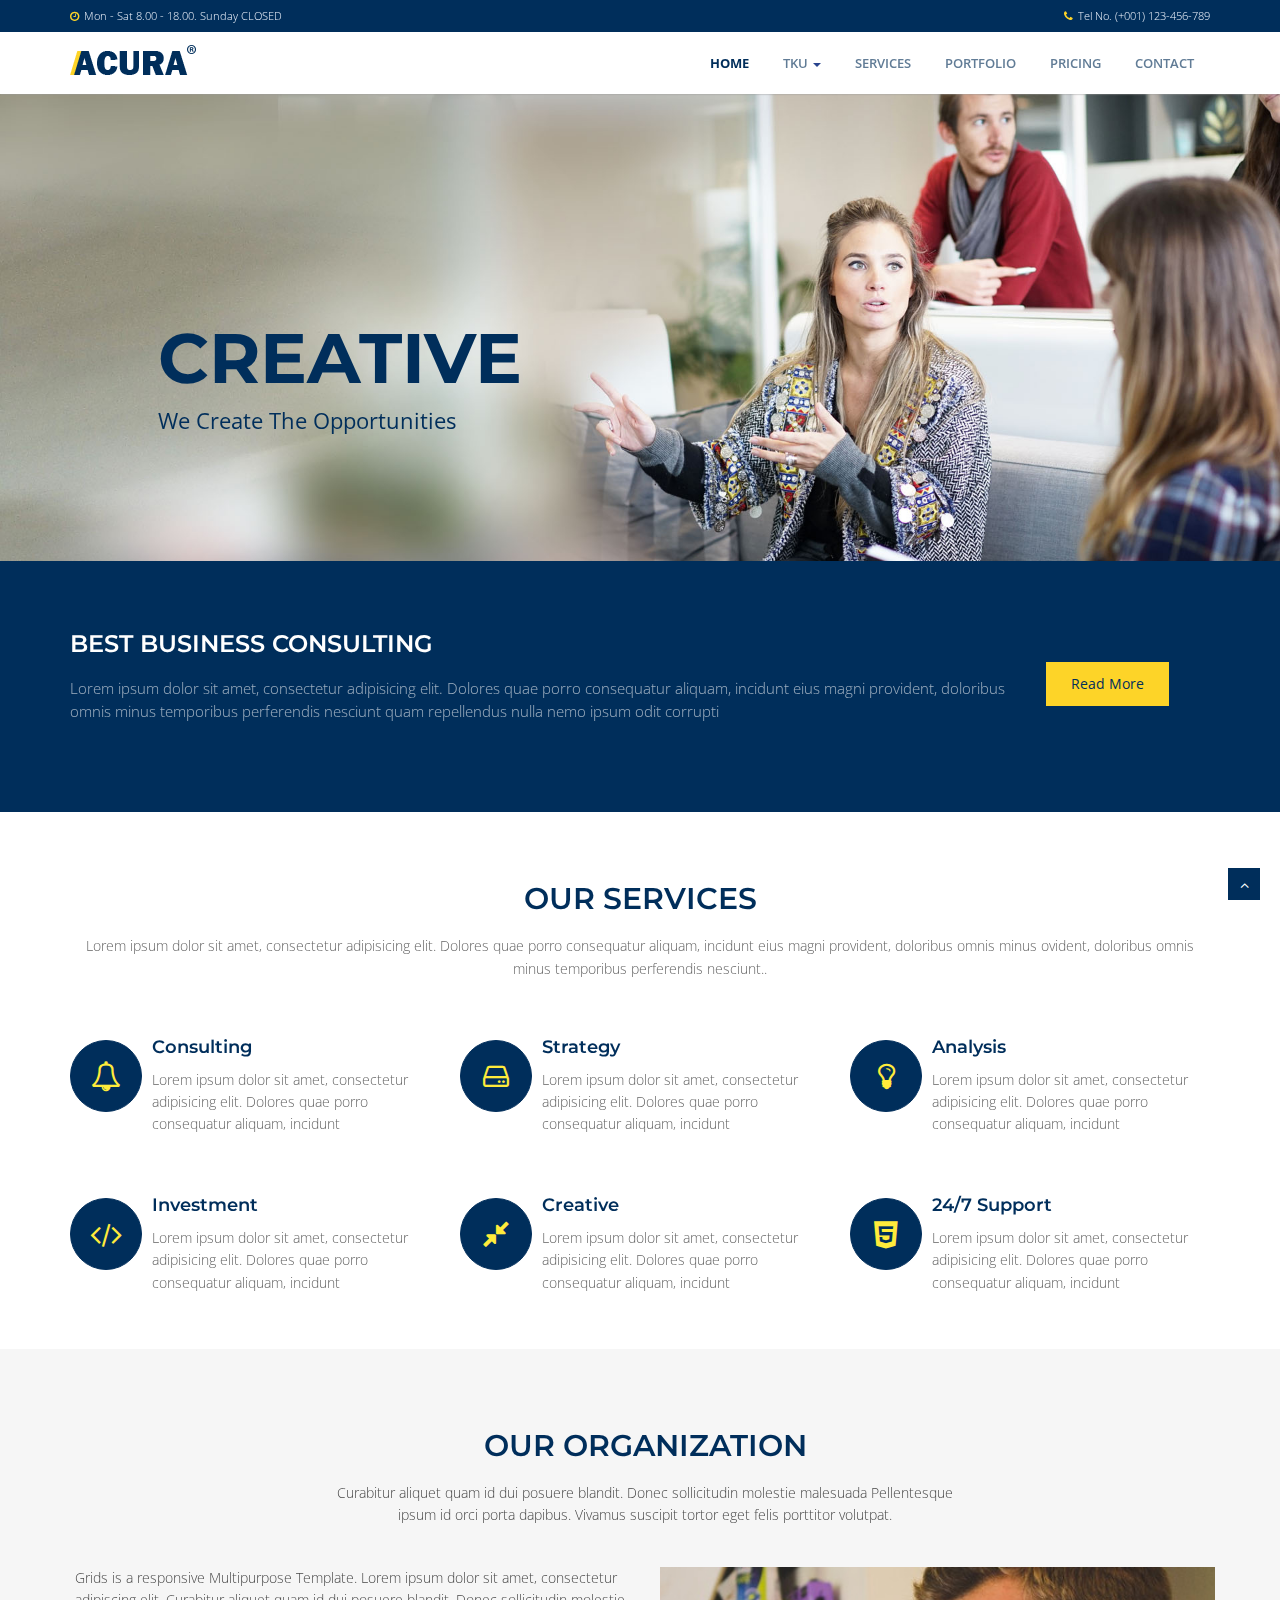
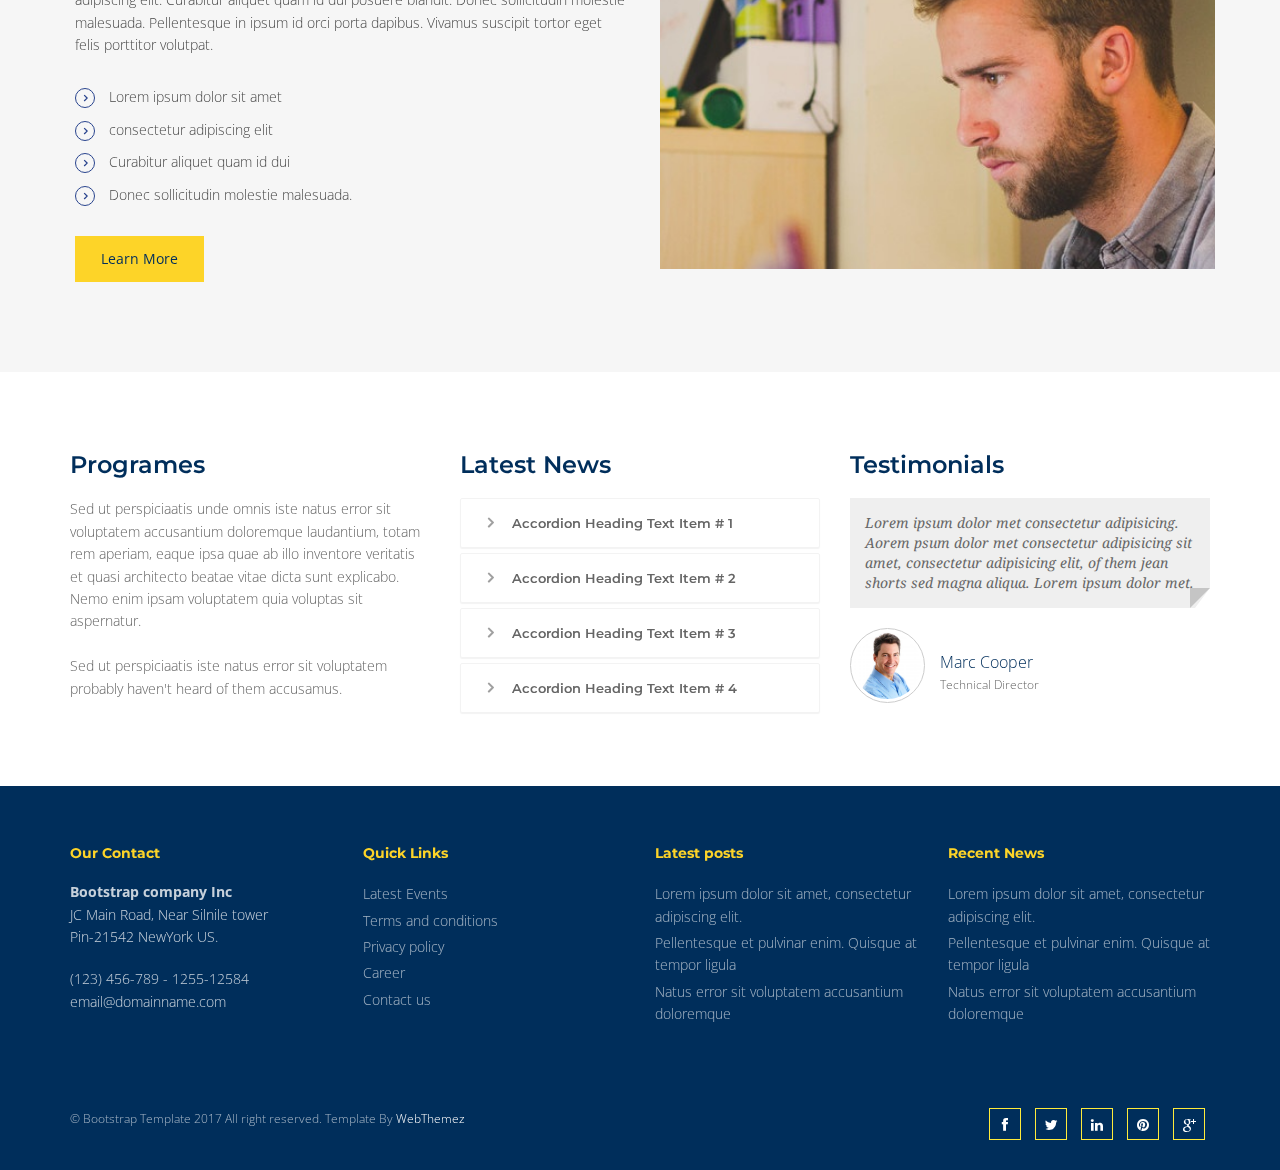
==== index.html @ 4a13fa77 "intail commit -- for acura template" ====
<!DOCTYPE html>
<html lang="en">
<head>
<meta charset="utf-8">
<title>Acura Multi purpose Free HTML5 Template</title>
<meta name="viewport" content="width=device-width, initial-scale=1.0" />
<meta name="description" content="" />
<meta name="author" content="http://webthemez.com" />
<!-- css -->
<link href="css/bootstrap.min.css" rel="stylesheet" />
<link href="css/fancybox/jquery.fancybox.css" rel="stylesheet"> 
<link href="css/flexslider.css" rel="stylesheet" /> 
<link href="css/style.css" rel="stylesheet" />
 
<!-- HTML5 shim, for IE6-8 support of HTML5 elements -->
<!--[if lt IE 9]>
      <script src="http://html5shim.googlecode.com/svn/trunk/html5.js"></script>
    <![endif]-->

</head>
<body>
<div id="wrapper" class="home-page">
<div class="topbar">
  <div class="container">
    <div class="row">
      <div class="col-md-12"> 	  
        <p class="pull-left hidden-xs"><i class="fa fa-clock-o"></i><span>Mon - Sat 8.00 - 18.00. Sunday CLOSED</span></p>
        <p class="pull-right"><i class="fa fa-phone"></i>Tel No. (+001) 123-456-789</p>
      </div>
    </div>
  </div>
</div>
	<!-- start header -->
	<header>
        <div class="navbar navbar-default navbar-static-top">
            <div class="container">
                <div class="navbar-header">
                    <button type="button" class="navbar-toggle" data-toggle="collapse" data-target=".navbar-collapse">
                        <span class="icon-bar"></span>
                        <span class="icon-bar"></span>
                        <span class="icon-bar"></span>
                    </button>
                    <a class="navbar-brand" href="index.html"><img src="img/logo.png" alt="logo"/></a>
                </div>
                <div class="navbar-collapse collapse ">
                    <ul class="nav navbar-nav">
                        <li class="active"><a href="index.html">Home</a></li> 
						 <li class="dropdown">
                        <a href="#" data-toggle="dropdown" class="dropdown-toggle">TKU <b class="caret"></b></a>
                        <ul class="dropdown-menu">
                            <li><a href="tku/w5_blogy/blog.html">W5-Blog</a></li>
                            <li><a href="tku/w8_tku60/tku60.html">W8-TKU60</a></li>
                            <li><a href="#">News</a></li> 
                            <li><a href="#">Investors</a></li>
                        </ul>
                    </li> 
						<li><a href="services.html">Services</a></li>
                        <li><a href="portfolio.html">Portfolio</a></li>
                        <li><a href="pricing.html">Pricing</a></li>
                        <li><a href="contact.html">Contact</a></li>
                    </ul>
                </div>
            </div>
        </div>
	</header>
	<!-- end header -->
	<section id="banner">
	 
	<!-- Slider -->
        <div id="main-slider" class="flexslider">
            <ul class="slides">
              <li>
                <img src="img/slides/1.jpg" alt="" />
                <div class="flex-caption">
                    <h3>Creative</h3> 
					<p>We create the opportunities</p> 
					 
                </div>
              </li>
              <li>
                <img src="img/slides/2.jpg" alt="" />
                <div class="flex-caption">
                    <h3>Solution</h3> 
					<p>Success depends on work</p> 
					 
                </div>
              </li>
            </ul>
        </div>
	<!-- end slider -->
 
	</section> 
	<section id="call-to-action-2">
		<div class="container">
			<div class="row">
				<div class="col-md-10 col-sm-9">
					<h3>Best Business consulting</h3>
					<p>Lorem ipsum dolor sit amet, consectetur adipisicing elit. Dolores quae porro consequatur aliquam, incidunt eius magni provident, doloribus omnis minus temporibus perferendis nesciunt quam repellendus nulla nemo ipsum odit corrupti</p>
				</div>
				<div class="col-md-2 col-sm-3">
					<a href="#" class="btn btn-primary">Read More</a>
				</div>
			</div>
		</div>
	</section>
	
	<section id="content">
	
	
	<div class="container">
	    	<div class="row">
			<div class="col-md-12">
				<div class="aligncenter"><h2 class="aligncenter">Our Services</h2>Lorem ipsum dolor sit amet, consectetur adipisicing elit. Dolores quae porro consequatur aliquam, incidunt eius magni provident, doloribus omnis minus ovident, doloribus omnis minus temporibus perferendis nesciunt..</div>
				<br/>
			</div>
		</div>

	 <div class="row">
            <div class="col-sm-4 info-blocks">
                <i class="icon-info-blocks fa fa-bell-o"></i>
                <div class="info-blocks-in">
                    <h3>Consulting</h3>
                    <p>Lorem ipsum dolor sit amet, consectetur adipisicing elit. Dolores quae porro consequatur aliquam, incidunt</p>
                </div>
            </div>
            <div class="col-sm-4 info-blocks">
                <i class="icon-info-blocks fa fa-hdd-o"></i>
                <div class="info-blocks-in">
                    <h3>Strategy</h3>
                    <p>Lorem ipsum dolor sit amet, consectetur adipisicing elit. Dolores quae porro consequatur aliquam, incidunt</p>
                </div>
            </div>
            <div class="col-sm-4 info-blocks">
                <i class="icon-info-blocks fa fa-lightbulb-o"></i>
                <div class="info-blocks-in">
                    <h3>Analysis</h3>
                    <p>Lorem ipsum dolor sit amet, consectetur adipisicing elit. Dolores quae porro consequatur aliquam, incidunt</p>
                </div>
            </div>
        </div>
<div class="row">
            <div class="col-sm-4 info-blocks">
                <i class="icon-info-blocks fa fa-code"></i>
                <div class="info-blocks-in">
                    <h3>Investment</h3>
                    <p>Lorem ipsum dolor sit amet, consectetur adipisicing elit. Dolores quae porro consequatur aliquam, incidunt</p>
                </div>
            </div>
            <div class="col-sm-4 info-blocks">
                <i class="icon-info-blocks fa fa-compress"></i>
                <div class="info-blocks-in">
                    <h3>Creative</h3>
                    <p>Lorem ipsum dolor sit amet, consectetur adipisicing elit. Dolores quae porro consequatur aliquam, incidunt</p>
                </div>
            </div>
            <div class="col-sm-4 info-blocks">
                <i class="icon-info-blocks fa fa-html5"></i>
                <div class="info-blocks-in">
                    <h3>24/7 Support</h3>
                    <p>Lorem ipsum dolor sit amet, consectetur adipisicing elit. Dolores quae porro consequatur aliquam, incidunt</p>
                </div>
            </div>
        </div>
	</div>
	</section>
	
	<section class="section-padding gray-bg">
		<div class="container">
			<div class="row">
				<div class="col-md-12">
					<div class="section-title text-center">
						<h2>Our Organization</h2>
						<p>Curabitur aliquet quam id dui posuere blandit. Donec sollicitudin molestie malesuada Pellentesque <br>ipsum id orci porta dapibus. Vivamus suscipit tortor eget felis porttitor volutpat.</p>
					</div>
				</div>
			</div>
			<div class="row">
				<div class="col-md-6 col-sm-6">
					<div class="about-text">
						<p>Grids is a responsive Multipurpose Template. Lorem ipsum dolor sit amet, consectetur adipiscing elit. Curabitur aliquet quam id dui posuere blandit. Donec sollicitudin molestie malesuada. Pellentesque in ipsum id orci porta dapibus. Vivamus suscipit tortor eget felis porttitor volutpat.</p>

						<ul class="withArrow">
							<li><span class="fa fa-angle-right"></span> Lorem ipsum dolor sit amet</li>
							<li><span class="fa fa-angle-right"></span> consectetur adipiscing elit</li>
							<li><span class="fa fa-angle-right"></span> Curabitur aliquet quam id dui</li>
							<li><span class="fa fa-angle-right"></span> Donec sollicitudin molestie malesuada.</li>
						</ul>
						<a href="#" class="btn btn-primary">Learn More</a>
					</div>
				</div>
				<div class="col-md-6 col-sm-6">
					<div class="about-image">
						<img src="img/about.png" alt="About Images">
					</div>
				</div>
			</div>
		</div>
	</section>	  
	
	
	<div class="about home-about">
				<div class="container">
						
						<div class="row">
							<div class="col-md-4">
								<!-- Heading and para -->
								<div class="block-heading-two">
									<h3><span>Programes</span></h3>
								</div>
								<p>Sed ut perspiciaatis unde omnis iste natus error sit voluptatem accusantium doloremque laudantium, totam rem aperiam, eaque ipsa quae ab illo inventore veritatis et quasi architecto beatae vitae dicta sunt explicabo. Nemo enim ipsam voluptatem quia voluptas sit aspernatur. <br><br>Sed ut perspiciaatis iste natus error sit voluptatem probably haven't heard of them accusamus.</p>
							</div>
							<div class="col-md-4">
								<div class="block-heading-two">
									<h3><span>Latest News</span></h3>
								</div>		
								<!-- Accordion starts -->
								<div class="panel-group" id="accordion-alt3">
								 <!-- Panel. Use "panel-XXX" class for different colors. Replace "XXX" with color. -->
								  <div class="panel">	
									<!-- Panel heading -->
									 <div class="panel-heading">
										<h4 class="panel-title">
										  <a data-toggle="collapse" data-parent="#accordion-alt3" href="#collapseOne-alt3">
											<i class="fa fa-angle-right"></i> Accordion Heading Text Item # 1
										  </a>
										</h4>
									 </div>
									 <div id="collapseOne-alt3" class="panel-collapse collapse">
										<!-- Panel body -->
										<div class="panel-body">
										  Sed ut perspiciaatis unde omnis iste natus error sit voluptatem accusantium doloremque laudantium, totam rem aperiam, eaque ipsa quae ab illo inventore veritatis et quasi architecto beatae vitae dicta sunt explicabo. Nemo enim ipsam voluptatem quia voluptas
										</div>
									 </div>
								  </div>
								  <div class="panel">
									 <div class="panel-heading">
										<h4 class="panel-title">
										  <a data-toggle="collapse" data-parent="#accordion-alt3" href="#collapseTwo-alt3">
											<i class="fa fa-angle-right"></i> Accordion Heading Text Item # 2
										  </a>
										</h4>
									 </div>
									 <div id="collapseTwo-alt3" class="panel-collapse collapse">
										<div class="panel-body">
										  Sed ut perspiciaatis unde omnis iste natus error sit voluptatem accusantium doloremque laudantium, totam rem aperiam, eaque ipsa quae ab illo inventore veritatis et quasi architecto beatae vitae dicta sunt explicabo. Nemo enim ipsam voluptatem quia voluptas
										</div>
									 </div>
								  </div>
								  <div class="panel">
									 <div class="panel-heading">
										<h4 class="panel-title">
										  <a data-toggle="collapse" data-parent="#accordion-alt3" href="#collapseThree-alt3">
											<i class="fa fa-angle-right"></i> Accordion Heading Text Item # 3
										  </a>
										</h4>
									 </div>
									 <div id="collapseThree-alt3" class="panel-collapse collapse">
										<div class="panel-body">
										  Sed ut perspiciaatis unde omnis iste natus error sit voluptatem accusantium doloremque laudantium, totam rem aperiam, eaque ipsa quae ab illo inventore veritatis et quasi architecto beatae vitae dicta sunt explicabo. Nemo enim ipsam voluptatem quia voluptas
										</div>
									 </div>
								  </div>
								  <div class="panel">
									 <div class="panel-heading">
										<h4 class="panel-title">
										  <a data-toggle="collapse" data-parent="#accordion-alt3" href="#collapseFour-alt3">
											<i class="fa fa-angle-right"></i> Accordion Heading Text Item # 4
										  </a>
										</h4>
									 </div>
									 <div id="collapseFour-alt3" class="panel-collapse collapse">
										<div class="panel-body">
										  Sed ut perspiciaatis unde omnis iste natus error sit voluptatem accusantium doloremque laudantium, totam rem aperiam, eaque ipsa quae ab illo inventore veritatis et quasi architecto beatae vitae dicta sunt explicabo. Nemo enim ipsam voluptatem quia voluptas
										</div>
									 </div>
								  </div>
								</div>
								<!-- Accordion ends -->
								
							</div>
							
							<div class="col-md-4">
								<div class="block-heading-two">
									<h3><span>Testimonials</span></h3>
								</div>	
								     <div class="testimonials">
										<div class="active item">
										  <blockquote><p>Lorem ipsum dolor met consectetur adipisicing. Aorem psum dolor met consectetur adipisicing sit amet, consectetur adipisicing elit, of them jean shorts sed magna aliqua. Lorem ipsum dolor met.</p></blockquote>
										  <div class="carousel-info">
											<img alt="" src="img/team4.jpg" class="pull-left">
											<div class="pull-left">
											  <span class="testimonials-name">Marc Cooper</span>
											  <span class="testimonials-post">Technical Director</span>
											</div>
										  </div>
										</div>
									</div>
							</div>
							
						</div>
						
						 						
						 
						<br>
					 
					  </div>
						
					</div>
					
					

	<footer>
	<div class="container">
		<div class="row">
			<div class="col-md-3 col-sm-3">
				<div class="widget">
					<h5 class="widgetheading">Our Contact</h5>
					<address>
					<strong>Bootstrap company Inc</strong><br>
					JC Main Road, Near Silnile tower<br>
					 Pin-21542 NewYork US.</address>
					<p>
						<i class="icon-phone"></i> (123) 456-789 - 1255-12584 <br>
						<i class="icon-envelope-alt"></i> email@domainname.com
					</p>
				</div>
			</div>
			<div class="col-md-3 col-sm-3">
				<div class="widget">
					<h5 class="widgetheading">Quick Links</h5>
					<ul class="link-list">
						<li><a href="#">Latest Events</a></li>
						<li><a href="#">Terms and conditions</a></li>
						<li><a href="#">Privacy policy</a></li>
						<li><a href="#">Career</a></li>
						<li><a href="#">Contact us</a></li>
					</ul>
				</div>
			</div>
			<div class="col-md-3 col-sm-3">
				<div class="widget">
					<h5 class="widgetheading">Latest posts</h5>
					<ul class="link-list">
						<li><a href="#">Lorem ipsum dolor sit amet, consectetur adipiscing elit.</a></li>
						<li><a href="#">Pellentesque et pulvinar enim. Quisque at tempor ligula</a></li>
						<li><a href="#">Natus error sit voluptatem accusantium doloremque</a></li>
					</ul>
				</div>
			</div>
			<div class="col-md-3 col-sm-3">
				<div class="widget">
					<h5 class="widgetheading">Recent News</h5>
					<ul class="link-list">
						<li><a href="#">Lorem ipsum dolor sit amet, consectetur adipiscing elit.</a></li>
						<li><a href="#">Pellentesque et pulvinar enim. Quisque at tempor ligula</a></li>
						<li><a href="#">Natus error sit voluptatem accusantium doloremque</a></li>
					</ul>
				</div>
			</div>
		</div>
	</div>
	<div id="sub-footer">
		<div class="container">
			<div class="row">
				<div class="col-lg-6">
					<div class="copyright">
						<p>
							<span>&copy; Bootstrap Template 2017 All right reserved. Template By </span><a href="http://webthemez.com/free-bootstrap-templates/" target="_blank">WebThemez</a>
						</p>
					</div>
				</div>
				<div class="col-lg-6">
					<ul class="social-network">
						<li><a href="#" data-placement="top" title="Facebook"><i class="fa fa-facebook"></i></a></li>
						<li><a href="#" data-placement="top" title="Twitter"><i class="fa fa-twitter"></i></a></li>
						<li><a href="#" data-placement="top" title="Linkedin"><i class="fa fa-linkedin"></i></a></li>
						<li><a href="#" data-placement="top" title="Pinterest"><i class="fa fa-pinterest"></i></a></li>
						<li><a href="#" data-placement="top" title="Google plus"><i class="fa fa-google-plus"></i></a></li>
					</ul>
				</div>
			</div>
		</div>
	</div>
	</footer>
</div>
<a href="#" class="scrollup"><i class="fa fa-angle-up active"></i></a>
<!-- javascript
    ================================================== -->
<!-- Placed at the end of the document so the pages load faster -->
<script src="js/jquery.js"></script>
<script src="js/jquery.easing.1.3.js"></script>
<script src="js/bootstrap.min.js"></script>
<script src="js/jquery.fancybox.pack.js"></script>
<script src="js/jquery.fancybox-media.js"></script>  
<script src="js/jquery.flexslider.js"></script>
<script src="js/animate.js"></script>
<!-- Vendor Scripts -->
<script src="js/modernizr.custom.js"></script>
<script src="js/jquery.isotope.min.js"></script>
<script src="js/jquery.magnific-popup.min.js"></script>
<script src="js/animate.js"></script>
<script src="js/custom.js"></script> 
</body>
</html>
---- css/style.css ----
/*
Author URI: http://webthemez.com/
Note: Licence under Creative Commons Attribution 3.0  
-------------------------------------------------------*/

@import url('http://fonts.googleapis.com/css?family=Noto+Serif:400,400italic,700|Open+Sans:400,600,700'); 
@import url('https://fonts.googleapis.com/css?family=Montserrat:400,700,900');
@import url('font-awesome.css');  
@import url('animate.css');

body {
	font-family:'Open Sans', Arial, sans-serif;
	font-weight:300;
	line-height:1.6em;
	color:#656565;
	font-size: 1.4em;
}

a:active {
	outline:0;
}

.clear {
	clear:both;
}

h1,h2{
	font-weight: 600;
	line-height:1.1em;
	color: #002e5b;
	font-family: 'Montserrat', sans-serif;
	margin-bottom: 20px;
	text-transform: uppercase;
}
.flex-caption h3{
	font-family: 'Montserrat', sans-serif;	
}
h3, h4, h5, h6 {
	line-height:1.1em;
	color: #002e5b;
	margin-bottom: 20px;
	font-family: 'Montserrat', sans-serif;
	font-weight: 600;
}
input, button, select, textarea { 
    border-radius: 0px !important;
}
.timetable{background: #2ab975;padding: 5px 23px;}
.timetable hr{
	color:#fff;
	padding-top: 29px;
	margin-bottom: 20px !important;
}
.timetable dl{
	color:#fff; 
}
.timetable dt{
	color:#fff;
}
.timetable dd{
	color:#fff;
}
#wrapper{
	width:100%;
	margin:0;
	padding:0;
}
ul.withArrow{
	
}
ul.withArrow li{
	
}
ul.withArrow li span{
	margin-right: 10px;
	font-weight: 700;
	color: #29448e;
	border: 1px solid;
	padding: 4px 8px;
	font-size: 11px;
	border-radius: 50%;
	height: 20px;
	width: 20px;
}
.widget {
    color: rgba(255, 255, 255, 0.77);
}
.row,.row-fluid {
	margin-bottom:30px;
}

.row .row,.row-fluid .row-fluid{
	margin-bottom:30px;
}

.row.nomargin,.row-fluid.nomargin {
	margin-bottom:0;
}
.about-image img {
    width: 100%;
}
img.img-polaroid {
	margin:0 0 20px 0;
}
.img-box {
	max-width:100%;
}
.navbar-default .navbar-toggle {
    border-color: #002e5b;
    margin-top: 10px;
}
/*  Header
==================================== */
.topbar{
	background-color: #002e5b;
	padding: 5px 0;
	/* color:#fff; */
	font-size: 11px !important;
}
.topbar .container .row {
    margin: 0;
	padding:0;
}
.topbar .container .row .col-md-12 { 
	padding:0;
}
.topbar p{
	margin:0;
	display:inline-block;
	font-size: 11px;
	color: #f1f6ff;
}
.topbar p > i{
	margin-right:5px;
	color: #fdd428;
}
.topbar p:last-child{
	text-align:right;
} 
header .navbar {
    margin-bottom: 0;
}

.navbar-default {
    border: none;
}

.navbar-brand {
    color: #222;
    text-transform: uppercase;
    font-size: 24px;
    font-weight: 700;
    line-height: 1em;
    letter-spacing: -1px;
    margin-top: 10px;
    padding: 0 0 0 15px;
}
.navbar-default .navbar-brand{
color: #1891EC;
}

header .navbar-collapse  ul.navbar-nav {
    float: right;
    margin-right: 0;
}
header .navbar {min-height: 70px;padding: 18px 0;background: #ffffff;}
.home-page header .navbar-default{
    background: #ffffff;
    /* position: absolute; */
    width: 100%;
    box-shadow: 1px 1px 1px rgba(156, 156, 156, 0.36);
}

header .nav li a:hover,
header .nav li a:focus,
header .nav li.active a,
header .nav li.active a:hover,
header .nav li a.dropdown-toggle:hover,
header .nav li a.dropdown-toggle:focus,
header .nav li.active ul.dropdown-menu li a:hover,
header .nav li.active ul.dropdown-menu li.active a{
    -webkit-transition: all .3s ease;
    -moz-transition: all .3s ease;
    -ms-transition: all .3s ease;
    -o-transition: all .3s ease;
    transition: all .3s ease;
}


header .navbar-default .navbar-nav > .open > a,
header .navbar-default .navbar-nav > .open > a:hover,
header .navbar-default .navbar-nav > .open > a:focus {
    -webkit-transition: all .3s ease;
    -moz-transition: all .3s ease;
    -ms-transition: all .3s ease;
    -o-transition: all .3s ease;
    transition: all .3s ease;
}


header .navbar {
    min-height: 62px;
    padding: 0;
}

header .navbar-nav > li  {
    padding-bottom: 12px;
    padding-top: 12px;
    padding: 0 !important;
}

header  .navbar-nav > li > a {
    /* padding-bottom: 6px; */
    /* padding-top: 5px; */
    margin-left: 2px;
    line-height: 30px;
    font-weight: 700;
    -webkit-transition: all .3s ease;
    -moz-transition: all .3s ease;
    -ms-transition: all .3s ease;
    -o-transition: all .3s ease;
    transition: all .3s ease;
}


.dropdown-menu li a:hover {
    color: #fff !important;
    background: #002e5b !important;
}

header .nav .caret {
    border-bottom-color: #29448e;
    border-top-color: #29448e;
}
.navbar-default .navbar-nav > .active > a,
.navbar-default .navbar-nav > .active > a:hover,
.navbar-default .navbar-nav > .active > a:focus {
  background-color: #fff;
}
.navbar-default .navbar-nav > .open > a,
.navbar-default .navbar-nav > .open > a:hover,
.navbar-default .navbar-nav > .open > a:focus {
  background-color:  #fff;
}	
	

.dropdown-menu  {
    box-shadow: none;
    border-radius: 0;
	border: none;
}

.dropdown-menu li:last-child  {
	padding-bottom: 0 !important;
	margin-bottom: 0;
}

header .nav li .dropdown-menu  {
   padding: 0;
}

header .nav li .dropdown-menu li a {
   line-height: 28px;
   padding: 3px 12px;
}

/* --- menu --- */
.flex-caption p {
    line-height: 22px;
    font-weight: 300;
    color: #002e5b;
    text-transform: capitalize;
}
header .navigation {
	float:right;
}

header ul.nav li {
	border:none;
	margin:0;
}

header ul.nav li a {
	font-size: 13px;
	border:none;
	font-weight: 600;
	text-transform:uppercase;
}

header ul.nav li ul li a {	
	font-size:12px;
	border:none;
	font-weight:300;
	text-transform:uppercase;
}


.navbar .nav > li > a {
  color: rgb(97, 124, 150);
  text-shadow: none;
  border: 1px solid rgba(255, 255, 255, 0) !important;
}

.navbar .nav a:hover {
	background:none;
	color: #2e8eda;
}

.navbar .nav > .active > a,.navbar .nav > .active > a:hover {
	background:none;
	font-weight:700;
}

.navbar .nav > .active > a:active,.navbar .nav > .active > a:focus {
	background:none;
	outline:0;
	font-weight:700;
}

.navbar .nav li .dropdown-menu {
	z-index:2000;
}

header ul.nav li ul {
	margin-top:1px;
}
header ul.nav li ul li ul {
	margin:1px 0 0 1px;
}
.dropdown-menu .dropdown i {
	position:absolute;
	right:0;
	margin-top:3px;
	padding-left:20px;
}

.navbar .nav > li > .dropdown-menu:before {
  display: inline-block;
  border-right: none;
  border-bottom: none;
  border-left: none;
  border-bottom-color: none;
  content:none;
}
.navbar-default .navbar-nav>.active>a, .navbar-default .navbar-nav>.active>a:hover, .navbar-default .navbar-nav>.active>a:focus {color: rgb(0, 46, 91);background: none;border-radius: 0;}
.navbar-default .navbar-nav>li>a:hover, .navbar-default .navbar-nav>li>a:focus {
  color: #002e5b;
  background-color: transparent;
}

ul.nav li.dropdown a {
	z-index:1000;
	display:block;
}

 select.selectmenu {
	display:none;
}
.pageTitle{
color: #fff;
margin: 30px 0 3px;
display: inline-block;
}
 
#banner{
	width: 100%;
	background:#000;
	position:relative;
	margin:0;
	padding:0;
}

/*  Sliders
==================================== */
/* --- flexslider --- */
#main-slider:before {content: '';width: 100%;height: 100%;/* background: rgba(255, 255, 255, 0.37); */z-index: 1;position: absolute;}
.flex-direction-nav a{
display:none;
}
.flexslider {
	padding:0;
	/* background: #FFEB3B; */
	position: relative;
	zoom: 1;
}
.flex-direction-nav .flex-prev{
left:0px; 
}
.flex-direction-nav .flex-next{ 
right:0px;
}
.flex-caption {zoom: 1;bottom: 198px;background-color: transparent;color: #fff;margin: 0;padding: 2px 25px 0px 30px;/* position: absolute; */left: 0;text-align: left;margin: 0 auto;right: 0px;display: inline-block;bottom: 24%;width: 80%;right: 0 !important;border-radius: 15px 15px 0 0;}
.flex-caption h3 {color: #002e5b;letter-spacing: 0px;margin-bottom: 8px;text-transform: uppercase;font-size: 70px;font-weight: 700;}
.flex-caption p {margin: 12px 0 18px;font-size: 22px;font-weight: 400;}
.skill-home{
margin-bottom:50px;
}
.c1{
border: #ed5441 1px solid;
background:#ed5441;
}
.c2{
border: #24c4db 1px solid;
background:#24c4db;
}
.c3{
border: #1891EC 1px solid;
background:#1891EC;
}
.c4{
border: #609cec 1px solid;
background:#609cec;
}
.skill-home .icons {padding: 26px 0 0;width: 94px;height: 94px;color: #fff;font-size: 42px;font-size: 32px;text-align: center;-ms-border-radius: 50%;-moz-border-radius: 50%;-webkit-border-radius: 50%;border-radius: 0;display: inline-table;border: 4px solid #002e5b;color: #002e5b;background: transparent;border-radius: 50%;background: #ffffff;text-align: center;}
.skill-home h2 {
padding-top: 20px;
font-size: 36px;
font-weight: 700;
} 
.testimonial-solid {
padding: 50px 0 60px 0;
margin: 0 0 0 0;
background: #FFFFFF;
text-align: center;
}
.testi-icon-area {
text-align: center;
position: absolute;
top: -84px;
margin: 0 auto; 
width: 100%;
}
.testi-icon-area .quote {
padding: 15px 0 0 0;
margin: 0 0 0 0;
background: #ffffff;
text-align: center;
color: #1891EC;
display: inline-table;
width: 70px;
height: 70px;
-ms-border-radius: 50%;
-moz-border-radius: 50%;
-webkit-border-radius: 50%;
border-radius: 50%;
font-size: 42px; 
border: 1px solid #1891EC;
display: none;
}

.testi-icon-area .carousel-inner { 
margin: 20px 0;
}
.carousel-indicators {
bottom: -30px;
}
.text-center img {
margin: auto;
}
.aboutUs{
padding:40px 0;
background: #F2F2F2;
}
img.img-center {
margin: 0 auto;
display: block;
max-width: 100%;
}
.home-about{
	padding: 60px 0 0px;
}
.home-about hr{
	padding:0;
	margin:0;
}
.home-about .info-box{
	
}
/* Testimonial
----------------------------------*/
.testimonial-area {
padding: 0 0 0 0;
margin:0;
background: url(../img/low-poly01.jpg) fixed center center;
background-size: cover;
-webkit-background-size: cover;
-moz-background-size: cover;
-ms-background-size: cover;
}
.testimonial-solid p {
color: #000000;
font-size: 16px;
line-height: 30px;
font-style: italic;
} 
section.hero-text {
	background: #F4783B;
	padding:50px 0 50px 0;
	color: #fff;
}
section.hero-text h1{ 
	color: #fff;
}

/* Clients
------------------------------------ */
#clients {
  padding: 60px 0;
  }
  #clients .client .img {
    height: 76px;
    width: 138px;
    cursor: pointer;
    -webkit-transition: box-shadow .1s linear;
    -moz-transition: box-shadow .1s linear;
    transition: box-shadow .1s linear; }
    #clients .client .img:hover {
      cursor: pointer;
      /*box-shadow: 0px 0px 2px 0px rgb(155, 155, 155);*/
      border-radius: 8px; }
  #clients .client .client1 {
    background: url("../img/client1.png") 0 -75px; }
    #clients .client .client1:hover {
      background-position: 1px 0px; }
  #clients .client .client2 {
    background: url("../img/client2.png") 0 -75px; }
    #clients .client .client2:hover {
      background-position: -1px 0px; }
  #clients .client .client3 {
    background: url("../img/client3.png") 0 -76px; }
    #clients .client .client3:hover {
      background-position: 0px 0px; }


/* Content
==================================== */

#content {
	position:relative;
	background:#fff;
	padding:50px 0 0px 0;
}
 
.cta-text {
	text-align: center;
	margin-top:10px;
}


.big-cta .cta {
	margin-top:10px;
}
 
.box {
	width: 100%;
}
.box-gray  {
	background: #f8f8f8;
	padding: 20px 20px 30px;
}
.box-gray  h4,.box-gray  i {
	margin-bottom: 20px;
}
.box-bottom {
	padding: 20px 0;
	text-align: center;
}
.box-bottom a {
	color: #fff;
	font-weight: 700;
}
.box-bottom a:hover {
	color: #eee;
	text-decoration: none;
}


/* Bottom
==================================== */

#bottom {
	background:#fcfcfc;
	padding:50px 0 0;

}
/* twitter */
#twitter-wrapper {
    text-align: center;
    width: 70%;
    margin: 0 auto;
}
#twitter em {
    font-style: normal;
    font-size: 13px;
}

#twitter em.twitterTime a {
	font-weight:600;
}

#twitter ul {
    padding: 0;
	list-style:none;
}
#twitter ul li {
    font-size: 20px;
    line-height: 1.6em;
    font-weight: 300;
    margin-bottom: 20px;
    position: relative;
    word-break: break-word;
}


/* page headline
==================================== */

#inner-headline{background: #002e5b;position: relative;margin: 0;padding: 0;}


#inner-headline h2.pageTitle{
	color: rgba(255, 255, 255, 0.84);
	padding: 5px 0;
	display:block;
	text-transform: capitalize;
	text-align: center;
}

/* --- breadcrumbs --- */
#inner-headline ul.breadcrumb {
	margin:40px 0;
	float:left;
}

#inner-headline ul.breadcrumb li {
	margin-bottom:0;
	padding-bottom:0;
}
#inner-headline ul.breadcrumb li {
	font-size:13px;
	color:#fff;
}

#inner-headline ul.breadcrumb li i{
	color:#dedede;
}

#inner-headline ul.breadcrumb li a {
	color:#fff;
}

ul.breadcrumb li a:hover {
	text-decoration:none;
}

/* Forms
============================= */

/* --- contact form  ---- */
form#contactform input[type="text"] {
  width: 100%;
  border: 1px solid #f5f5f5;
  min-height: 40px;
  padding-left:20px;
  font-size:13px;
  padding-right:20px;
  -webkit-box-sizing: border-box;
     -moz-box-sizing: border-box;
          box-sizing: border-box;

}

form#contactform textarea {
border: 1px solid #f5f5f5;
  width: 100%;
  padding-left:20px;
  padding-top:10px;
  font-size:13px;
  padding-right:20px;
  -webkit-box-sizing: border-box;
     -moz-box-sizing: border-box;
          box-sizing: border-box;

}

form#contactform .validation {
	font-size:11px;
}

#sendmessage {
	border:1px solid #e6e6e6;
	background:#f6f6f6;
	display:none;
	text-align:center;
	padding:15px 12px 15px 65px;
	margin:10px 0;
	font-weight:600;
	margin-bottom:30px;

}

#sendmessage.show,.show  {
	display:block;
}
 
form#commentform input[type="text"] {
  width: 100%;
  min-height: 40px;
  padding-left:20px;
  font-size:13px;
  padding-right:20px;
  -webkit-box-sizing: border-box;
     -moz-box-sizing: border-box;
          box-sizing: border-box;
	-webkit-border-radius: 2px 2px 2px 2px;
		-moz-border-radius: 2px 2px 2px 2px;
			border-radius: 2px 2px 2px 2px;

}

form#commentform textarea {
  width: 100%;
  padding-left:20px;
  padding-top:10px;
  font-size:13px;
  padding-right:20px;
  -webkit-box-sizing: border-box;
     -moz-box-sizing: border-box;
          box-sizing: border-box;
	-webkit-border-radius: 2px 2px 2px 2px;
		-moz-border-radius: 2px 2px 2px 2px;
			border-radius: 2px 2px 2px 2px;
}


/* --- search form --- */
.search{
	float:right;
	margin:35px 0 0;
	padding-bottom:0;
}

#inner-headline form.input-append {
	margin:0;
	padding:0;
}

.about-text h3 {
	font-size: 22px;
	padding-bottom: 20px;
}

.about-text .btn {
	margin-top: 20px;
	//font-size: 15px;
	//text-align: justify;
}

.about-image img {
}

.about-text ul {
	margin-top: 30px;
	padding: 0;
}

.about-text li {
	margin-bottom: 10px;
	//
	font-weight: bold;
	list-style: none;
}

 
.about-text-2 img {
	border: 5px solid #ddd;
	margin-bottom: 20px;
}

.about-text-2 p {
	margin-bottom: 20px;
}

#call-to-action {
	background: url(../images/bg/about.jpg) no-repeat;
	background-attachment: fixed;
	background-position: top center;
	padding: 100px 0;
	color: #fff;
}

.call-to-action h3 {
	font-size: 40px;
	letter-spacing: 15px;
	color: #fff;
	padding-bottom: 30px;
}

.call-to-action p {
	color: #999;
	padding-bottom: 20px;
}

.call-to-action .btn-primary {
	background-color: transparent;
	border-color: #999;
}

.call-to-action .btn-primary:hover {
	background-color: #151515;
	color: #999;
	border-color: #151515;
}

#call-to-action-2 {
	background-color: #002e5b;
	padding: 50px 0;
}
#call-to-action-2 h3 {
	color: #ffffff;
	font-size: 24px;
	font-weight: 600;
	text-transform: uppercase;
}
#call-to-action-2 p {
	color: rgba(255, 255, 255, 0.61);
	font-size: 15px;
}
#call-to-action-2 .btn-primary {
	border-color: #002e5b;
	/* background: transparent; */
	margin-top: 50px;
	color: #002e5b;
}
section.section-padding.gray-bg {
    background: #f6f6f6;
    padding: 60px;
    color: #484848;
}
 
  #accordion-alt3 .panel-heading h4 {
font-size: 13px;
line-height: 28px;
}
.panel .panel-heading h4 {
font-weight: 400;
}
.panel-title {
margin-top: 0;
margin-bottom: 0;
font-size: 15px;
color: inherit;
}
.panel-group .panel {
margin-bottom: 0;
border-radius: 2px;
}
.panel {margin-bottom: 18px;background-color: #FFFFFF;border: 1px solid #f3f3f3;border-radius: 2px;-webkit-box-shadow: 0 1px 1px rgba(0,0,0,0.05);box-shadow: 0 1px 1px rgba(0,0,0,0.05);}
#accordion-alt3 .panel-heading h4 a i {font-size: 17px;line-height: 18px;width: 18px;height: 18px;margin-right: 8px;color: #A0A0A0;text-align: center;border-radius: 50%;margin-left: 6px;font-weight: bold;}  
.progress.pb-sm {
height: 6px!important;
}
.progress {
box-shadow: inset 0 0 2px rgba(0,0,0,.1);
}
.progress {
overflow: hidden;
height: 18px;
margin-bottom: 18px;
background-color: #f5f5f5;
border-radius: 2px;
-webkit-box-shadow: inset 0 1px 2px rgba(0,0,0,0.1);
box-shadow: inset 0 1px 2px rgba(0,0,0,0.1);
}
.progress .progress-bar.progress-bar-red {/* background: #ed5441; */} 
.progress .progress-bar.progress-bar-green {/* background: #51d466; */}
.progress .progress-bar.progress-bar-lblue {/* background: #32c8de; */}
/* --- portfolio detail --- */
.top-wrapper {
	margin-bottom:20px;
}
.info-blocks {margin-bottom: 15px;/* background: #efefef; */}
.info-blocks i.icon-info-blocks {float: left;color: #FFEB3B;font-size: 30px;min-width: 50px;margin-top: 7px;text-align: center;background: #002e5b;width: 72px;height: 72px;padding-top: 21px;border: 1px solid #002e5b;border-radius: 50%;}
.info-blocks .info-blocks-in {padding: 0 10px;overflow: hidden;}
.info-blocks .info-blocks-in h3 {color: #002e5b;font-size: 18px;line-height: 28px;margin:0px;margin-bottom: 8px;font-family: 'Montserrat', sans-serif;font-weight: 600;}
.info-blocks .info-blocks-in p {font-size: 14px;}
  
blockquote {
	font-size:16px;
	font-weight:400;
	font-family:'Noto Serif', serif;
	font-style:italic;
	padding-left:0;
	color:#a2a2a2;
	line-height:1.6em;
	border:none;
}

blockquote cite 							{ display:block; font-size:12px; color:#666; margin-top:10px; }
blockquote cite:before 					{ content:"\2014 \0020"; }
blockquote cite a,
blockquote cite a:visited,
blockquote cite a:visited 				{ color:#555; }

/* --- pullquotes --- */

.pullquote-left {
	display:block;
	color:#a2a2a2;
	font-family:'Noto Serif', serif;
	font-size:14px;
	line-height:1.6em;
	padding-left:20px;
}

.pullquote-right {
	display:block;
	color:#a2a2a2;
	font-family:'Noto Serif', serif;
	font-size:14px;
	line-height:1.6em;
	padding-right:20px;
}

/* --- button --- */
.btn{text-align: center;color: #002e5b;padding: 12px 25px;border-radius: 0;background: #fdd428;border-color: #fdd428;}
.btn-theme {
	color: #fff;
	background: transparent;
	border: 1px solid #fff;
	padding: 12px 30px;
	font-weight: bold;
}
.btn-theme:hover {
	color: #eee;
}

/* --- list style --- */

ul.general {
	list-style:none;
	margin-left:0;
}

ul.link-list{
	margin:0;
	padding:0;
	list-style:none;
}

ul.link-list li{
	margin:0;
	padding:2px 0 2px 0;
	list-style:none;
}
footer{background: #002e5b;}
footer ul.link-list li a{
	color: rgba(255, 255, 255, 0.63);
}
footer ul.link-list li a:hover {
	color: #FFEB3B;
}
/* --- Heading style --- */

h4.heading {
	font-weight:700;
}

.heading { margin-bottom: 30px; }

.heading {
	position: relative;
	
}


.widgetheading {
	width:100%;
	padding:0;
	font-weight: bold;
}

#bottom .widgetheading {
	position: relative;
	border-bottom: #e6e6e6 1px solid;
	padding-bottom: 9px;
}

aside .widgetheading {
	position: relative;
	border-bottom: #e9e9e9 1px solid;
	padding-bottom: 9px;
}

footer .widgetheading {
	position: relative;
}

footer .widget .social-network {
	position:relative;
}

.team-member h4{
  text-align: center;
  margin-bottom: 5px;
}
.team-member .deg{
text-align:center;
display:block;
}
#bottom .widget .widgetheading span, aside .widget .widgetheading span, footer .widget .widgetheading span {	
	position: absolute;
	width: 60px;
	height: 1px;
	bottom: -1px;
	right:0;

}
.panel-title>a {
    color: inherit;
    text-decoration: none;
    font-weight: 600;
}
.box-area{padding: 15px;background: #ececec;margin-top: -21px;border: 2px solid #f3f3f3;}
.box-area h3{font-size: 17px;font-weight: 600;}
/* --- Map --- */
.map{
	position:relative;
	margin-top:-50px;
	margin-bottom:40px;
}

.map iframe{
	width:100%;
	height:450px;
	border:none;
}

.map-grid iframe{
	width:100%;
	height:350px;
	border:none;
	margin:0 0 -5px 0;
	padding:0;
}

 
ul.team-detail{
	margin:-10px 0 0 0;
	padding:0;
	list-style:none;
}

ul.team-detail li{
	border-bottom:1px dotted #e9e9e9;
	margin:0 0 15px 0;
	padding:0 0 15px 0;
	list-style:none;
}

ul.team-detail li label {
	font-size:13px;
}

ul.team-detail li h4, ul.team-detail li label{
	margin-bottom:0;
}

ul.team-detail li ul.social-network {
	border:none;
	margin:0;
	padding:0;
}

ul.team-detail li ul.social-network li {
	border:none;	
	margin:0;
}
ul.team-detail li ul.social-network li i {
	margin:0;
}

 
.pricing-title{
	background:#fff;
	text-align:center;
	padding:10px 0 10px 0;
}

.pricing-title h3{
	font-weight:600;
	margin-bottom:0;
}

.pricing-offer{
	background: #fcfcfc;
	text-align: center;
	padding:40px 0 40px 0;
	font-size:18px;
	border-top:1px solid #e6e6e6;
	border-bottom:1px solid #e6e6e6;
}

.pricing-box.activeItem .pricing-offer{
	color:#fff;
}

.pricing-offer strong{
	font-size:78px;
	line-height:89px;
}

.pricing-offer sup{
	font-size:28px;
}

.pricing-container{
	background: #fff;
	text-align:center;
	font-size:14px;
}

.pricing-container strong{
color:#353535;
}

.pricing-container ul{
	list-style:none;
	padding:0;
	margin:0;
}

.pricing-container ul li{
	border-bottom: 1px solid #CFCFCF;
list-style: none;
padding: 15px 0 15px 0;
margin: 0 0 0 0;
color: #222;
}

.pricing-action{
	margin:0;
	background: #fcfcfc;
	text-align:center;
	padding:20px 0 30px 0;
}

.pricing-wrapp{
	margin:0 auto;
	width:100%;
	background:#fd0000;
}
 .pricing-box-item {border: 1px solid #e6e6e6;background:#fcfcfc;position:relative;margin:0 0 20px 0;padding:0;-webkit-box-shadow: 0 2px 0 rgba(0,0,0,0.03);-moz-box-shadow: 0 2px 0 rgba(0,0,0,0.03);box-shadow: 0 2px 0 rgba(0,0,0,0.03);-webkit-box-sizing: border-box;-moz-box-sizing: border-box;box-sizing: border-box;overflow: hidden;}

.pricing-box-item .pricing-heading {
	background: #002e5b;
	text-align: center;
	padding: 50px 0;
	display:block;
}
.pricing-box-item.activeItem .pricing-heading {
	background: #fdd428;
	text-align: center;
	border-bottom:none;
	display:block;
	color: #002e5b;
}
.pricing-box-item.activeItem .pricing-heading h3 strong {
	color: #002e5b;
}
.pricing-box-item.activeItem .pricing-heading h3 {
	 
color: #002e5b;
}

.pricing-box-item .pricing-heading h3 strong {
	font-size:28px;
	font-weight:700;
	letter-spacing:-1px;
	color: #fdd428;
}
.pricing-box-item .pricing-heading h3 {
	font-size:32px;
	font-weight:300;
	letter-spacing:-1px;
}

.pricing-box-item .pricing-terms {
	text-align: center;
	background: #fff;
	display: block;
	overflow: hidden;
	padding: 11px 0 5px;
	/* border-top: 2px solid #BBBBBB; */
	border-bottom: 2px dotted #CDCDCD;
}

.pricing-box-item .pricing-terms  h6 {
	margin-top: 16px;
	color: #002e5b;
	font-size: 22px;
}

.pricing-box-item .icon .price-circled {
    margin: 10px 10px 10px 0;
    display: inline-block !important;
    text-align: center !important;
    color: #fff;
    width: 68px;
    height: 68px;
	padding:12px;
    font-size: 16px;
	font-weight:700;
    line-height: 68px;
    text-shadow:none;
    cursor: pointer;
    background-color: #888;
    border-radius: 64px;
    -moz-border-radius: 64px;
    -webkit-border-radius: 64px;
}

.pricing-box-item  .pricing-action{
	margin:0;
	text-align:center;
	padding:30px 0 30px 0;
}
.pricing-action .btn{
	background: #fdd428;
	color: #002e5b;
} 

/* Testimonials */
.testimonials blockquote {
    background: #efefef none repeat scroll 0 0;
    border: medium none;
    color: #666;
    display: block;
    font-size: 14px;
    line-height: 20px;
    padding: 15px;
    position: relative;
}
.testimonials blockquote::before {
    width: 0; 
    height: 0;
	right: 0;
	bottom: 0;
	content: " "; 
	display: block; 
	position: absolute;
    border-bottom: 20px solid #fff;    
	border-right: 0 solid transparent;
	border-left: 15px solid transparent;
	border-left-style: inset; /*FF fixes*/
	border-bottom-style: inset; /*FF fixes*/
}
.testimonials blockquote::after {
    width: 0;
    height: 0;
    right: 0;
    bottom: 0;
    content: " ";
    display: block;
    position: absolute;
    border-style: solid;
    border-width: 20px 20px 0 0;
    border-color: #c5c5c5 transparent transparent transparent;
}
.testimonials .carousel-info img {
    border: 1px solid #cccccc;
    border-radius: 150px !important;
    height: 75px;
    padding: 3px;
    width: 75px;
}
.testimonials .carousel-info {
    overflow: hidden;
}
.testimonials .carousel-info img {
    margin-right: 15px;
}
.testimonials .carousel-info span {
    display: block;
}
.testimonials span.testimonials-name {
    color: #002e5b;
    font-size: 16px;
    font-weight: 300;
    margin: 23px 0 0;
}
.testimonials span.testimonials-post {
    color: #656565;
    font-size: 12px;
}
/* ===== Widgets ===== */

/* --- flickr --- */
.widget .flickr_badge {
	width:100%;
}
.widget .flickr_badge img { margin: 0 9px 20px 0; }

footer .widget .flickr_badge {
    width: 100%;
}
footer .widget .flickr_badge img {
    margin: 0 9px 20px 0;
}

.flickr_badge img {
    width: 50px;
    height: 50px;
    float: left;
	margin: 0 9px 20px 0;
}
 
/* --- Recent post widget --- */

.recent-post{
	margin:20px 0 0 0;
	padding:0;
	line-height:18px;
}

.recent-post h5 a:hover {
	text-decoration:none;
}

.recent-post .text h5 a {
	color:#353535;
}

  
footer{
	padding:50px 0 0 0;
	color:#f8f8f8;
}

footer a {
	color:#fff;
}

footer a:hover {
	color: #FFEB3B;
}

footer h1, footer h2, footer h3, footer h4, footer h5, footer h6{
	color: #fdd428;
}

footer address {
	line-height:1.6em;
	color: rgba(255, 255, 255, 0.78);
}

footer h5 a:hover, footer a:hover {
	text-decoration:none;
}

ul.social-network {
	list-style:none;
	margin:0;
}

ul.social-network li {
	display:inline;
	margin: 0 5px;
	border: 1px solid #FFEB3B;
	padding: 5px 0 0;
	width: 32px;
	display: inline-block;
	text-align: center;
	height: 32px;
	vertical-align: baseline;
}

#sub-footer{
	text-shadow:none;
	color:#f5f5f5;
	padding:0;
	padding-top:30px;
	margin:20px 0 0 0;
	background: #002e5b;
}

#sub-footer p{
	margin:0;
	padding:0;
}

#sub-footer span{
	color: rgba(255, 255, 255, 0.63);
}

.copyright {
	text-align:left;
	font-size:12px;
}

#sub-footer ul.social-network {
	float:right;
}

  

/* scroll to top */
.scrollup{
    position:fixed;
    width:32px;
    height:32px;
    bottom:0px;
    right:20px;
    background: #002e5b;
}

a.scrollup {
	outline:0;
	text-align: center;
}

a.scrollup:hover,a.scrollup:active,a.scrollup:focus {
	opacity:1;
	text-decoration:none;
}
a.scrollup i {
	margin-top: 10px;
	color: #fff;
}
a.scrollup i:hover {
	text-decoration:none;
}



 
.absolute{
	position:absolute;
}

.relative{
	position:relative;
}

.aligncenter{
	text-align:center;
}

.aligncenter span{
	margin-left:0;
}

.floatright {
	float:right;
}

.floatleft {
	float:left;
}

.floatnone {
	float:none;
}

.aligncenter {
	text-align:center;
}
 
img.pull-left, .align-left{
	float:left;
	margin:0 15px 15px 0;
}

.widget img.pull-left {
	float:left;
	margin:0 15px 15px 0;
}

img.pull-right, .align-right {
	float:right;
	margin:0 0 15px 15px;
}

article img.pull-left, article .align-left{
	float:left;
	margin:5px 15px 15px 0;
}

article img.pull-right, article .align-right{
	float:right;
	margin:5px 0 15px 15px;
}
 ============================= */

.clear-marginbot{
	margin-bottom:0;
}

.marginbot10{
	margin-bottom:10px;
}
.marginbot20{
	margin-bottom:20px;
}
.marginbot30{
	margin-bottom:30px;
}
.marginbot40{
	margin-bottom:40px;
}

.clear-margintop{
	margin-top:0;
}

.margintop10{
	margin-top:10px;
}

.margintop20{
	margin-top:20px;
}

.margintop30{
	margin-top:30px;
}

.margintop40{
	margin-top:40px;
}
.flex-control-paging li a {
  width: 14px;
  height: 14px;
  border-radius: 50%;
  background: #ffffff;
  text-indent: 50px;
  overflow: hidden;
}
.btn:hover, .btn:focus {
  color: #002e5b;
  text-decoration: none;
  background: #fdd428;
  border-color: #fdd428;
}
/*  Media queries 
============================= */

@media (min-width: 768px) and (max-width: 979px) {

	a.detail{
		background:none;
		width:100%;
	}


	
	footer .widget form  input#appendedInputButton {
		  display: block;
		  width: 91%;
		  -webkit-border-radius: 4px 4px 4px 4px;
			 -moz-border-radius: 4px 4px 4px 4px;
				  border-radius: 4px 4px 4px 4px;
	}
	
	footer .widget form  .input-append .btn {
		  display: block;
		  width: 100%;
		  padding-right: 0;
		  padding-left: 0;
		  -webkit-box-sizing: border-box;
			 -moz-box-sizing: border-box;
				  box-sizing: border-box;
				  margin-top:10px;
	}

	ul.related-folio li{
		width:156px;
		margin:0 20px 0 0;
	}	
}

@media (max-width: 767px) {
.navbar-default .navbar-collapse{border-color: none;background: #ffffff;}
.navbar-default .navbar-toggle .icon-bar {background-color: #002e5b;border-radius: 0;}
.navbar-default .navbar-toggle:hover, .navbar-default .navbar-toggle:focus {
background-color: rgba(221, 221, 221, 0);
}
.navbar-default .navbar-collapse, .navbar-default .navbar-form {border-color: #002e5b;margin-top: 15px;}
  body {
    padding-right: 0;
    padding-left: 0;
  }
	.navbar-brand {
		margin-top: 10px;
		border-bottom: none;
	}
	.navbar-header {
		/* margin-top: 20px; */
		border-bottom: none;
	}
	
	.navbar-nav {
		border-top: none;
		float: none;
		width: 100%;
	}
.navbar .nav > .active > a, .navbar .nav > .active > a:hover {background: none;font-weight: 700;/* color: #FFFFFF; */}
	header .navbar-nav > li {
padding-bottom: 2px;
padding-top: 3px;
}
	header .nav li .dropdown-menu  {
		margin-top: 0;
	}

	.dropdown-menu {
	  position: absolute;
	  top: 0;
	  left: 40px;
	  z-index: 1000;
	  display: none;
	  float: left;
	  min-width: 160px;
	  padding: 5px 0;
	  margin: 2px 0 0;
	  font-size: 13px;
	  list-style: none;
	  background-color: #fff;
	  background-clip: padding-box;
	  border: 1px solid #f5f5f5;
	  border: 1px solid rgba(0, 0, 0, .15);
	  border-radius: 0;
	  -webkit-box-shadow: 0 6px 12px rgba(0, 0, 0, .175);
			  box-shadow: 0 6px 12px rgba(0, 0, 0, .175);
	}
	

	
	li.active  {
		border: none;
		overflow: hidden;
		/* background: #2e8eda; */
}

	
	.box {
		border-bottom:1px solid #e9e9e9;
		padding-bottom:20px;
	}

	.flexslider .slide-caption {
		width: 90%; 
		padding: 2%; 
		position: absolute; 
		left: 0; 
		bottom: -40px; 
	}


	#inner-headline .breadcrumb {
		float:left;
		clear:both;
		width:100%;
	}

	.breadcrumb > li {
		font-size:13px;
	}

	
	ul.portfolio li article a i.icon-48{
		width:20px;
		height:20px;
		font-size:16px;
		line-height:20px;
	}


	.left-sidebar{
		border-right:none;
		padding:0 0 0 0;
		border-bottom: 1px dotted #e6e6e6;
		padding-bottom:10px;
		margin-bottom:40px;
	}
	
	.right-sidebar{
		margin-top:30px;
		border-left:none;
		padding:0 0 0 0;
	}
	
	
	footer .col-lg-1, footer .col-lg-2, footer .col-lg-3, footer .col-lg-4, footer .col-lg-5, footer .col-lg-6, 
	footer .col-lg-7, footer .col-lg-8, footer .col-lg-9, footer .col-lg-10, footer .col-lg-11, footer .col-lg-12{
		margin-bottom:20px;
	}

	#sub-footer ul.social-network {
		float:left;
	}
	

	
  [class*="span"] {
		margin-bottom:20px;
  }

}

@media (max-width: 480px) {
	.bottom-article a.pull-right {
		float:left;
		margin-top:20px;
	}


	.search{
		float:left;
	}

	.flexslider .flex-caption {
		display:none;
	}


	.cta-text {
		margin:0 auto;
		text-align:center;	
	}
	
	ul.portfolio li article a i{
		width:20px;
		height:20px;
		font-size:14px;
	}


}
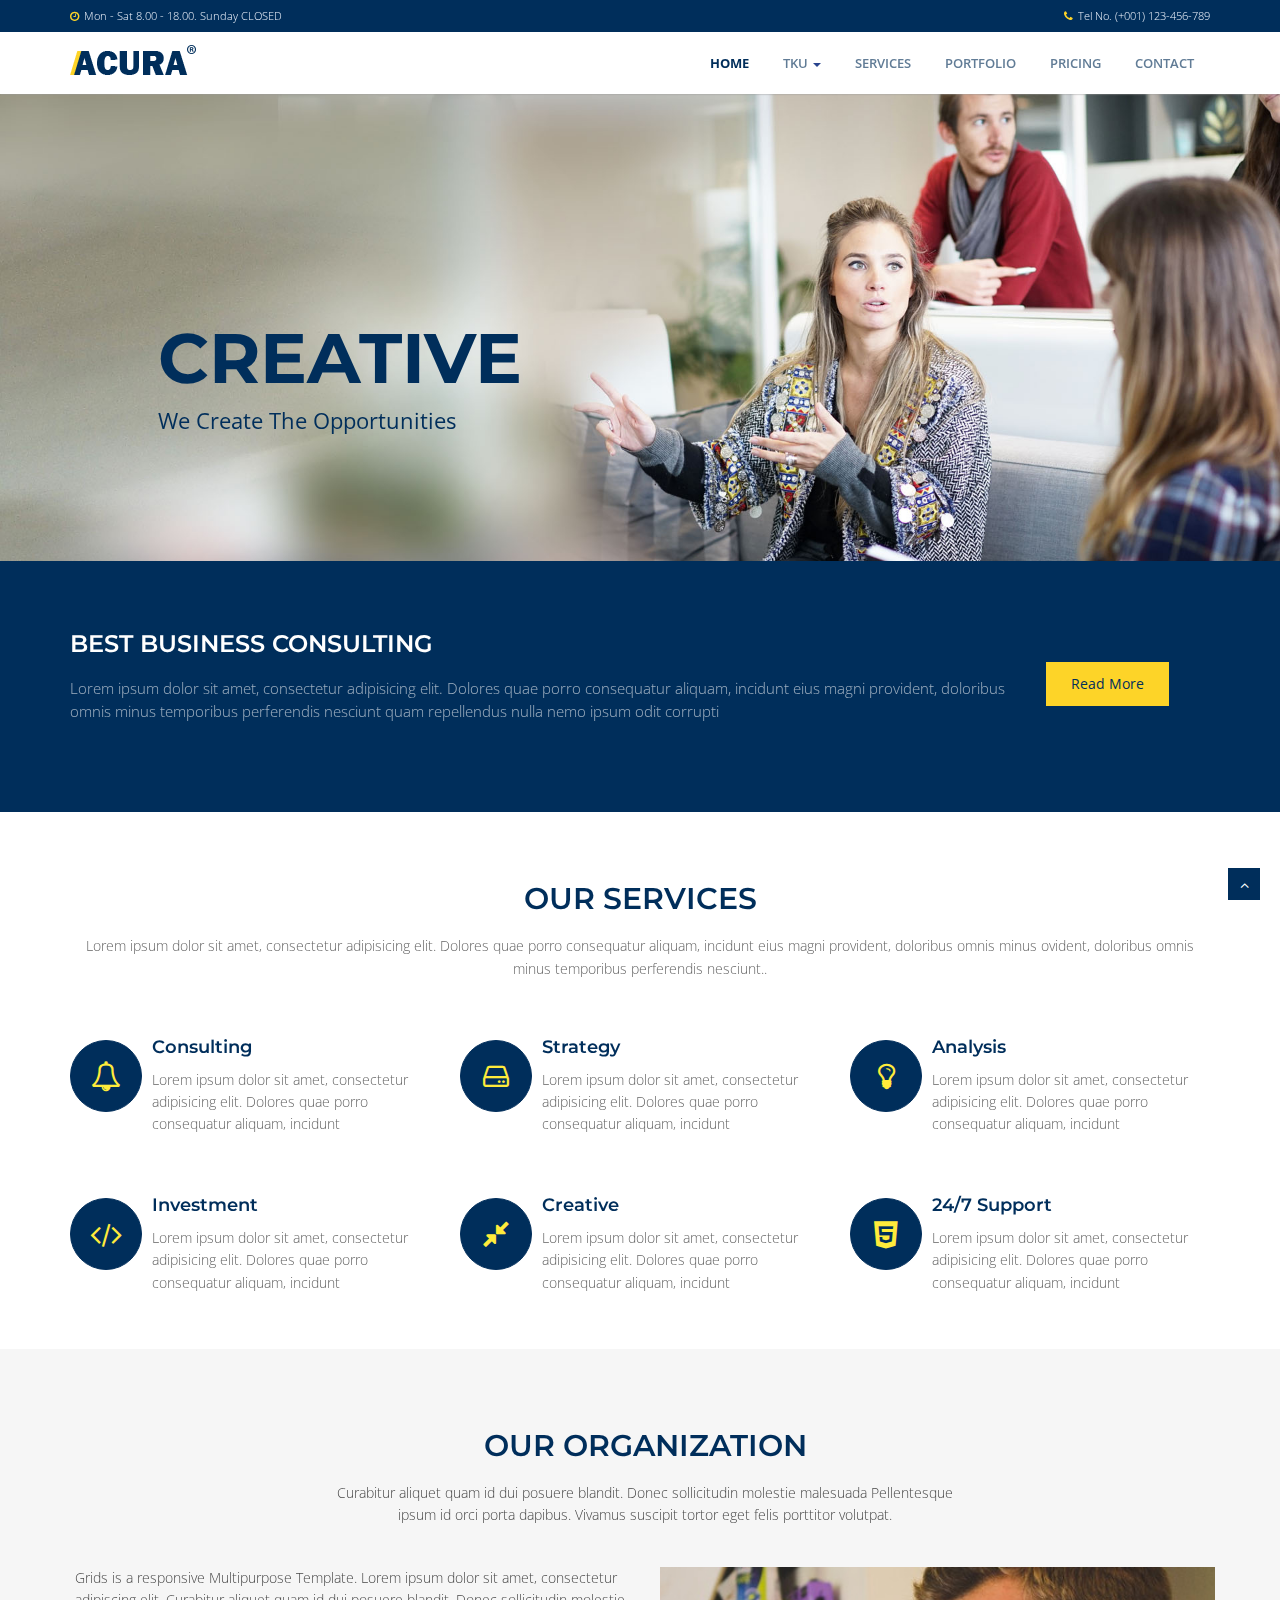
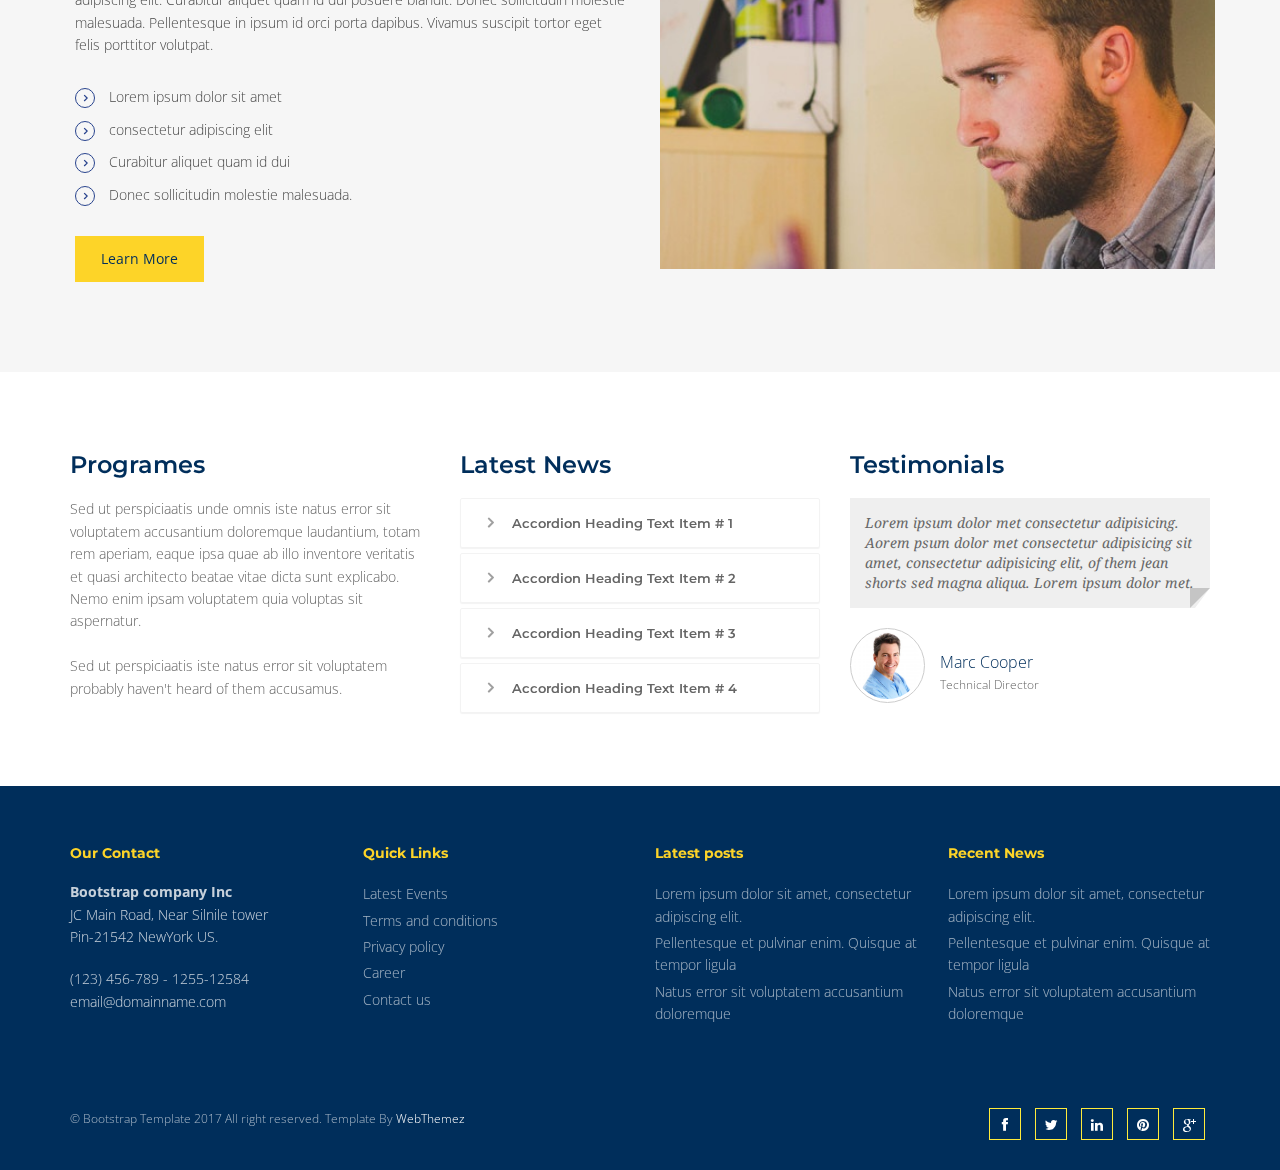
==== commit a93f07c9: "Add nav to w5_bolgy, w8_tku60, w5_Image gallery" ====
--- a/index.html
+++ b/index.html
@@ -50,7 +50,7 @@
                         <ul class="dropdown-menu">
                             <li><a href="tku/w5_blogy/blog.html">W5-Blog</a></li>
                             <li><a href="tku/w8_tku60/tku60.html">W8-TKU60</a></li>
-                            <li><a href="#">News</a></li> 
+                            <li><a href="tku/w5_Image gallery/photo Blog.html">W5-Image gallery</a></li> 
                             <li><a href="#">Investors</a></li>
                         </ul>
                     </li> 
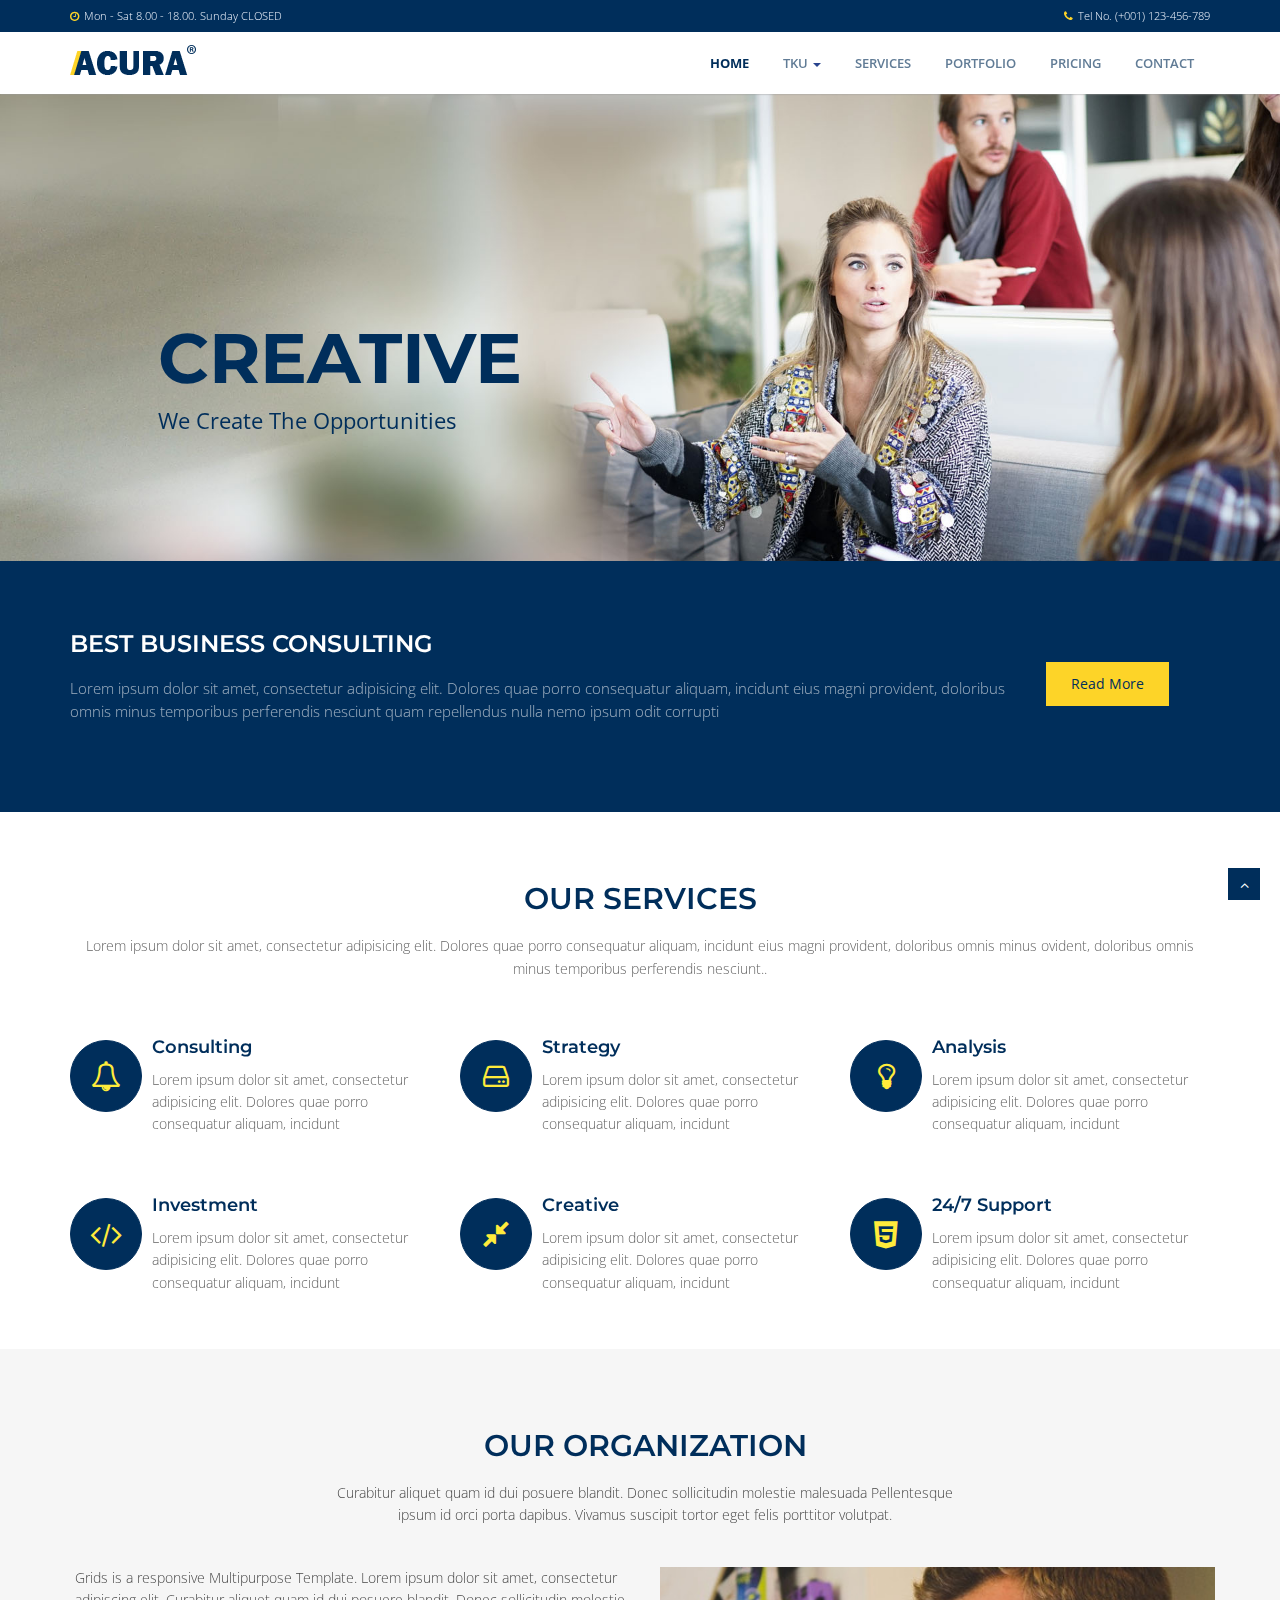
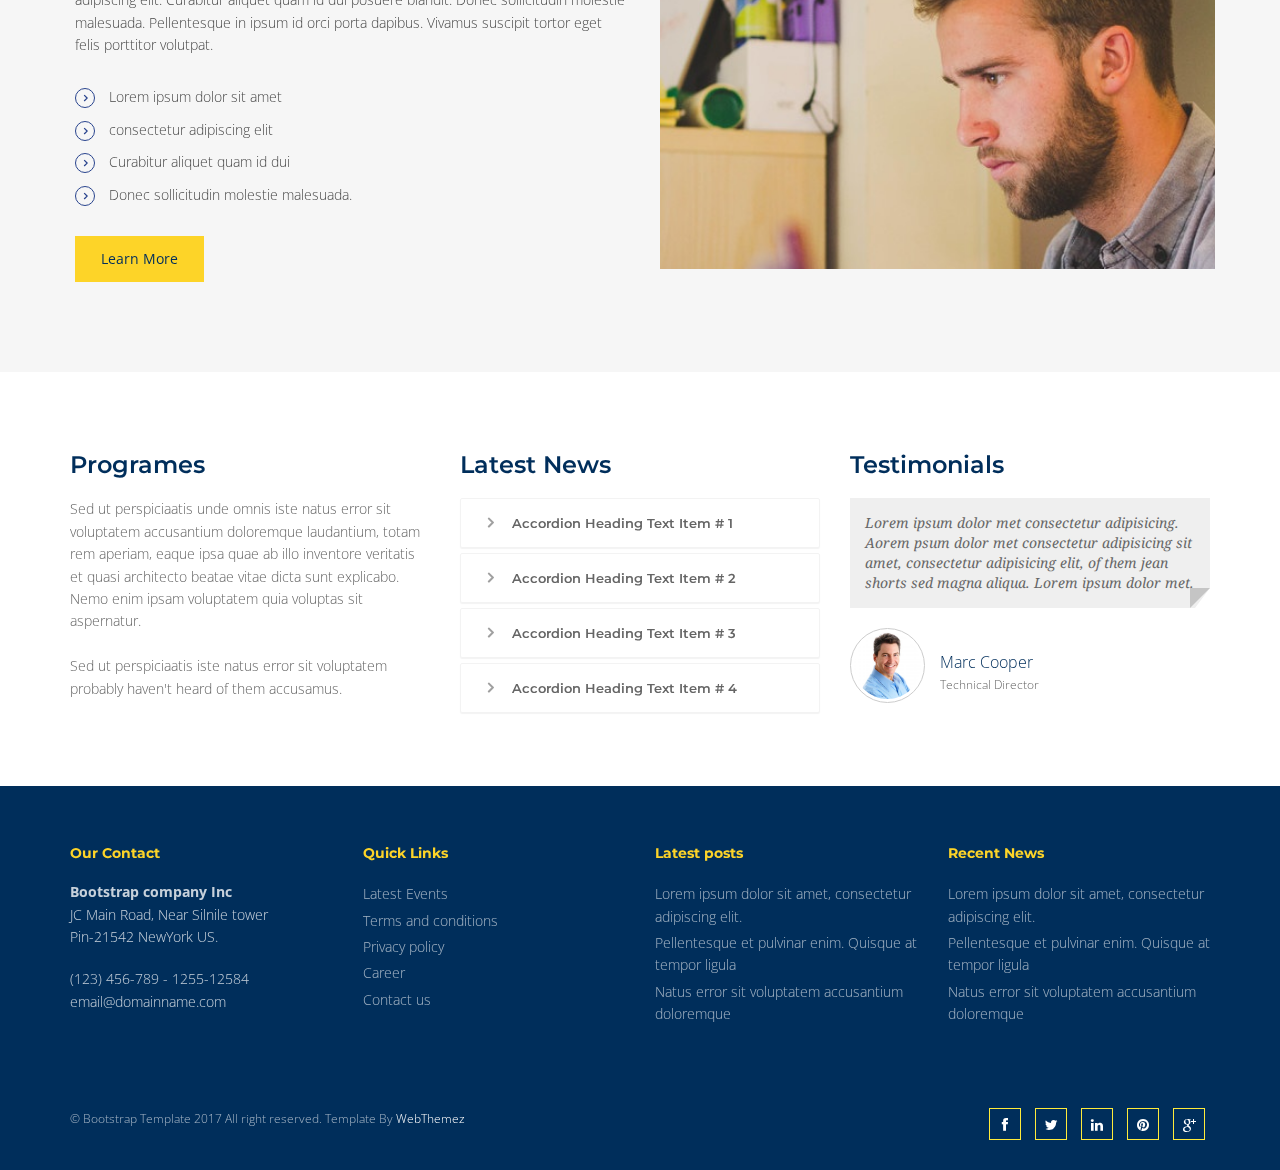
==== commit 4489346d: "Adding index" ====
--- a/index.html
+++ b/index.html
@@ -51,7 +51,7 @@
                             <li><a href="tku/w5_blogy/blog.html">W5-Blog</a></li>
                             <li><a href="tku/w8_tku60/tku60.html">W8-TKU60</a></li>
                             <li><a href="tku/w5_Image gallery/photo Blog.html">W5-Image gallery</a></li> 
-                            <li><a href="#">Investors</a></li>
+                            <li><a href="tku/w11_終極密碼/index.html">W11-終極密碼</a></li>
                         </ul>
                     </li> 
 						<li><a href="services.html">Services</a></li>
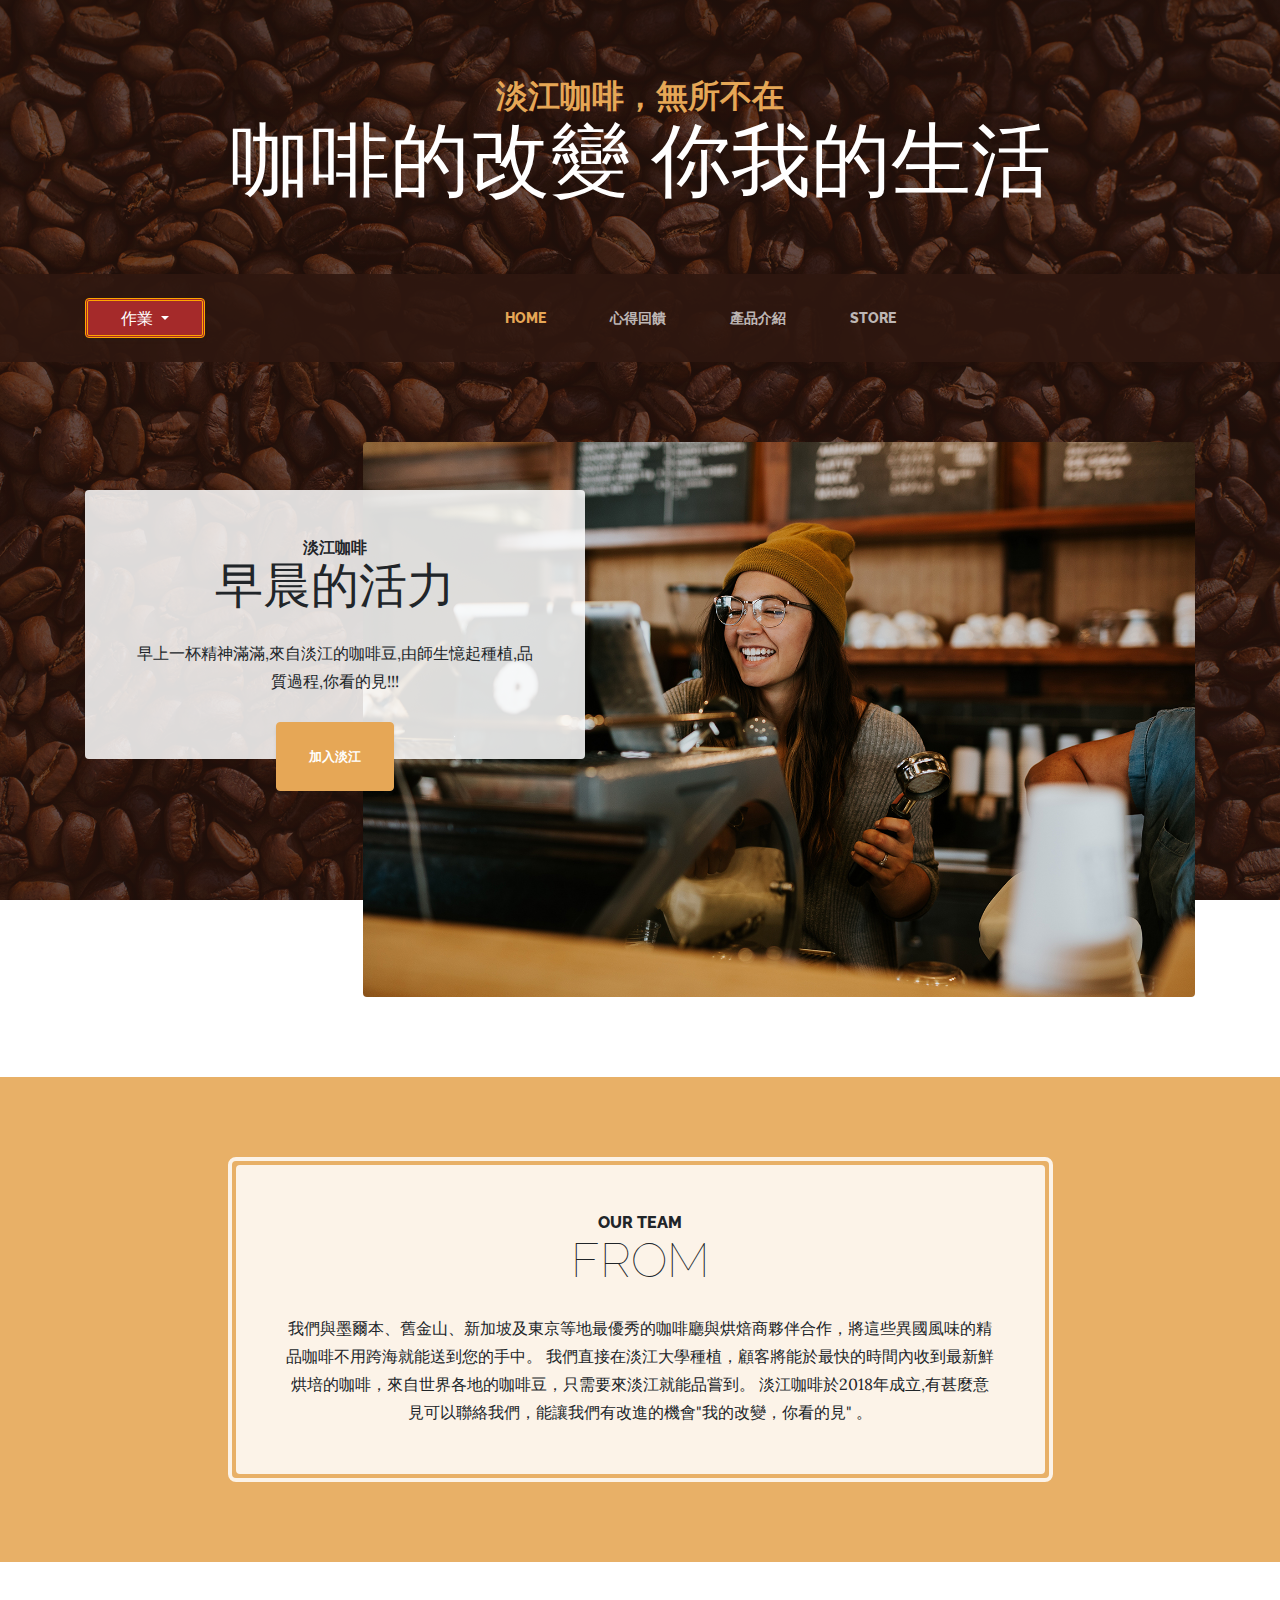
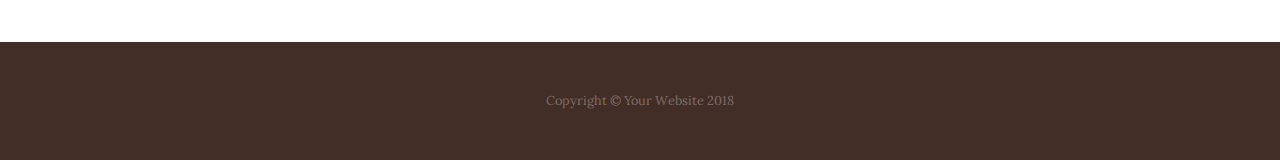
==== commit 1538dfe2: "intial commit -- for acura template" ====
--- a/index.html
+++ b/index.html
@@ -1,404 +1,125 @@
 <!DOCTYPE html>
 <html lang="en">
-<head>
-<meta charset="utf-8">
-<title>Acura Multi purpose Free HTML5 Template</title>
-<meta name="viewport" content="width=device-width, initial-scale=1.0" />
-<meta name="description" content="" />
-<meta name="author" content="http://webthemez.com" />
-<!-- css -->
-<link href="css/bootstrap.min.css" rel="stylesheet" />
-<link href="css/fancybox/jquery.fancybox.css" rel="stylesheet"> 
-<link href="css/flexslider.css" rel="stylesheet" /> 
-<link href="css/style.css" rel="stylesheet" />
- 
-<!-- HTML5 shim, for IE6-8 support of HTML5 elements -->
-<!--[if lt IE 9]>
-      <script src="http://html5shim.googlecode.com/svn/trunk/html5.js"></script>
-    <![endif]-->
 
-</head>
-<body>
-<div id="wrapper" class="home-page">
-<div class="topbar">
-  <div class="container">
-    <div class="row">
-      <div class="col-md-12"> 	  
-        <p class="pull-left hidden-xs"><i class="fa fa-clock-o"></i><span>Mon - Sat 8.00 - 18.00. Sunday CLOSED</span></p>
-        <p class="pull-right"><i class="fa fa-phone"></i>Tel No. (+001) 123-456-789</p>
-      </div>
-    </div>
+  <head>
+
+    <meta charset="utf-8">
+    <meta name="viewport" content="width=device-width, initial-scale=1, shrink-to-fit=no">
+    <meta name="description" content="">
+    <meta name="author" content="">
+
+    <title>Business Casual - Start Bootstrap Theme</title>
+
+    <!-- Bootstrap core CSS -->
+    <link href="vendor/bootstrap/css/bootstrap.min.css" rel="stylesheet">
+
+    <!-- Custom fonts for this template -->
+    <link href="https://fonts.googleapis.com/css?family=Raleway:100,100i,200,200i,300,300i,400,400i,500,500i,600,600i,700,700i,800,800i,900,900i" rel="stylesheet">
+    <link href="https://fonts.googleapis.com/css?family=Lora:400,400i,700,700i" rel="stylesheet">
+
+    <!-- Custom styles for this template -->
+    <link href="css/business-casual.min.css" rel="stylesheet">
+
+  </head>
+
+  <body>
+
+    <h1 class="site-heading text-center text-white d-none d-lg-block">
+      <span class="site-heading-upper text-primary mb-3">淡江咖啡，無所不在</span>
+      <span class="site-heading-lower">咖啡的改變 你我的生活</span>
+    </h1>
+
+    <!-- Navigation -->
+    <nav class="navbar navbar-expand-lg navbar-dark py-lg-4" id="mainNav">
+      <div class="container">
+        <a class="navbar-brand text-uppercase text-expanded font-weight-bold d-lg-none" href="#">Start Bootstrap</a>
+        <button class="navbar-toggler" type="button" data-toggle="collapse" data-target="#navbarResponsive" aria-controls="navbarResponsive" aria-expanded="false" aria-label="Toggle navigation">
+          <span class="navbar-toggler-icon"></span>
+        </button>
+          
+        <div class="btn-group">
+             
+   <button type="button" style="width:120px;height:40px;border:3px orange double;background-color:brown;" class="btn btn-secondary dropdown-toggle" data-toggle="dropdown" aria-haspopup="true" aria-expanded="false">
+    作業
+  </button>
+  <div class="dropdown-menu dropdown-menu-right">
+      <button class="dropdown-item" type="button"><li><a href="tku/w2_Bootstrap練習/Bootstrap練習.html">W2_Bootstrap練習</a></li></button>
+    <button class="dropdown-item" type="button"><li><a href="tku/w5_Image gallery/photo Blog.html">W5_Image gallery</a></li></button>
+    <button class="dropdown-item" type="button"><li><a href="tku/w8_tku60/tku60.html">W8_tku60</a></li></button>
+    <button class="dropdown-item" type="button"><li><a href="tku/w11_終極密碼/index.html">W11_終極密碼</a></li></button>
+    <button class="dropdown-item" type="button"><li><a href="tku/w5_blogy/blog.html">W5_blog</a></li></button>
+    <button class="dropdown-item" type="button"><li><a href="tku/分組1_Travel webpage/Travel_webpage.html">分組1_Travel webpage</a></li></button>
+    <button class="dropdown-item" type="button"><li><a href="tku/分組2_Recipe Book/Recipe_Book.html">分組2_Recipe Boo</a></li></button>
+    <button class="dropdown-item" type="button"><li><a href="Feeling.html">郭彥辰心得</a></li></button>
   </div>
 </div>
-	<!-- start header -->
-	<header>
-        <div class="navbar navbar-default navbar-static-top">
-            <div class="container">
-                <div class="navbar-header">
-                    <button type="button" class="navbar-toggle" data-toggle="collapse" data-target=".navbar-collapse">
-                        <span class="icon-bar"></span>
-                        <span class="icon-bar"></span>
-                        <span class="icon-bar"></span>
-                    </button>
-                    <a class="navbar-brand" href="index.html"><img src="img/logo.png" alt="logo"/></a>
-                </div>
-                <div class="navbar-collapse collapse ">
-                    <ul class="nav navbar-nav">
-                        <li class="active"><a href="index.html">Home</a></li> 
-						 <li class="dropdown">
-                        <a href="#" data-toggle="dropdown" class="dropdown-toggle">TKU <b class="caret"></b></a>
-                        <ul class="dropdown-menu">
-                            <li><a href="tku/w5_blogy/blog.html">W5-Blog</a></li>
-                            <li><a href="tku/w8_tku60/tku60.html">W8-TKU60</a></li>
-                            <li><a href="tku/w5_Image gallery/photo Blog.html">W5-Image gallery</a></li> 
-                            <li><a href="tku/w11_終極密碼/index.html">W11-終極密碼</a></li>
-                        </ul>
-                    </li> 
-						<li><a href="services.html">Services</a></li>
-                        <li><a href="portfolio.html">Portfolio</a></li>
-                        <li><a href="pricing.html">Pricing</a></li>
-                        <li><a href="contact.html">Contact</a></li>
-                    </ul>
-                </div>
+        <div class="collapse navbar-collapse" id="navbarResponsive">
+          <ul class="navbar-nav mx-auto">
+            <li class="nav-item active px-lg-4">
+              <a class="nav-link text-uppercase text-expanded" href="index.html">Home
+                <span class="sr-only">(current)</span>
+              </a>
+            </li>
+            <li class="nav-item px-lg-4">
+              <a class="nav-link text-uppercase text-expanded" href="Feeling.html">心得回饋</a>
+            </li>
+            <li class="nav-item px-lg-4">
+              <a class="nav-link text-uppercase text-expanded" href="products.html">產品介紹</a>
+            </li>
+            <li class="nav-item px-lg-4">
+              <a class="nav-link text-uppercase text-expanded" href="store.html">Store</a>
+            </li>
+          </ul>
+        </div>
+      </div>
+        
+    </nav>
+
+    <section class="page-section clearfix">
+      <div class="container">
+        <div class="intro">
+          <img class="intro-img img-fluid mb-3 mb-lg-0 rounded" src="img/intro.jpg" alt="">
+          <div class="intro-text left-0 text-center bg-faded p-5 rounded">
+            <h2 class="section-heading mb-4">
+              <span class="section-heading-upper">淡江咖啡</span>
+              <span class="section-heading-lower">早晨的活力</span>
+            </h2>
+            <p class="mb-3">早上一杯精神滿滿,來自淡江的咖啡豆,由師生憶起種植,品質過程,你看的見!!!
+            </p>
+            <div class="intro-button mx-auto">
+              <a class="btn btn-primary btn-xl" href="http://www.tku.edu.tw/index.asp">加入淡江</a>
             </div>
+          </div>
         </div>
-	</header>
-	<!-- end header -->
-	<section id="banner">
-	 
-	<!-- Slider -->
-        <div id="main-slider" class="flexslider">
-            <ul class="slides">
-              <li>
-                <img src="img/slides/1.jpg" alt="" />
-                <div class="flex-caption">
-                    <h3>Creative</h3> 
-					<p>We create the opportunities</p> 
-					 
-                </div>
-              </li>
-              <li>
-                <img src="img/slides/2.jpg" alt="" />
-                <div class="flex-caption">
-                    <h3>Solution</h3> 
-					<p>Success depends on work</p> 
-					 
-                </div>
-              </li>
-            </ul>
+      </div>
+    </section>
+
+    <section class="page-section cta">
+      <div class="container">
+        <div class="row">
+          <div class="col-xl-9 mx-auto">
+            <div class="cta-inner text-center rounded">
+              <h2 class="section-heading mb-4">
+                <span class="section-heading-upper">Our Team</span>
+                <span class="section-heading-lower">From</span>
+              </h2>
+              <p class="mb-0">我們與墨爾本、舊金山、新加坡及東京等地最優秀的咖啡廳與烘焙商夥伴合作，將這些異國風味的精品咖啡不用跨海就能送到您的手中。 我們直接在淡江大學種植，顧客將能於最快的時間內收到最新鮮烘培的咖啡，來自世界各地的咖啡豆，只需要來淡江就能品嘗到。 淡江咖啡於2018年成立,有甚麼意見可以聯絡我們，能讓我們有改進的機會"我的改變，你看的見" 。</p>
+            </div>
+          </div>
         </div>
-	<!-- end slider -->
- 
-	</section> 
-	<section id="call-to-action-2">
-		<div class="container">
-			<div class="row">
-				<div class="col-md-10 col-sm-9">
-					<h3>Best Business consulting</h3>
-					<p>Lorem ipsum dolor sit amet, consectetur adipisicing elit. Dolores quae porro consequatur aliquam, incidunt eius magni provident, doloribus omnis minus temporibus perferendis nesciunt quam repellendus nulla nemo ipsum odit corrupti</p>
-				</div>
-				<div class="col-md-2 col-sm-3">
-					<a href="#" class="btn btn-primary">Read More</a>
-				</div>
-			</div>
-		</div>
-	</section>
-	
-	<section id="content">
-	
-	
-	<div class="container">
-	    	<div class="row">
-			<div class="col-md-12">
-				<div class="aligncenter"><h2 class="aligncenter">Our Services</h2>Lorem ipsum dolor sit amet, consectetur adipisicing elit. Dolores quae porro consequatur aliquam, incidunt eius magni provident, doloribus omnis minus ovident, doloribus omnis minus temporibus perferendis nesciunt..</div>
-				<br/>
-			</div>
-		</div>
+      </div>
+    </section>
 
-	 <div class="row">
-            <div class="col-sm-4 info-blocks">
-                <i class="icon-info-blocks fa fa-bell-o"></i>
-                <div class="info-blocks-in">
-                    <h3>Consulting</h3>
-                    <p>Lorem ipsum dolor sit amet, consectetur adipisicing elit. Dolores quae porro consequatur aliquam, incidunt</p>
-                </div>
-            </div>
-            <div class="col-sm-4 info-blocks">
-                <i class="icon-info-blocks fa fa-hdd-o"></i>
-                <div class="info-blocks-in">
-                    <h3>Strategy</h3>
-                    <p>Lorem ipsum dolor sit amet, consectetur adipisicing elit. Dolores quae porro consequatur aliquam, incidunt</p>
-                </div>
-            </div>
-            <div class="col-sm-4 info-blocks">
-                <i class="icon-info-blocks fa fa-lightbulb-o"></i>
-                <div class="info-blocks-in">
-                    <h3>Analysis</h3>
-                    <p>Lorem ipsum dolor sit amet, consectetur adipisicing elit. Dolores quae porro consequatur aliquam, incidunt</p>
-                </div>
-            </div>
-        </div>
-<div class="row">
-            <div class="col-sm-4 info-blocks">
-                <i class="icon-info-blocks fa fa-code"></i>
-                <div class="info-blocks-in">
-                    <h3>Investment</h3>
-                    <p>Lorem ipsum dolor sit amet, consectetur adipisicing elit. Dolores quae porro consequatur aliquam, incidunt</p>
-                </div>
-            </div>
-            <div class="col-sm-4 info-blocks">
-                <i class="icon-info-blocks fa fa-compress"></i>
-                <div class="info-blocks-in">
-                    <h3>Creative</h3>
-                    <p>Lorem ipsum dolor sit amet, consectetur adipisicing elit. Dolores quae porro consequatur aliquam, incidunt</p>
-                </div>
-            </div>
-            <div class="col-sm-4 info-blocks">
-                <i class="icon-info-blocks fa fa-html5"></i>
-                <div class="info-blocks-in">
-                    <h3>24/7 Support</h3>
-                    <p>Lorem ipsum dolor sit amet, consectetur adipisicing elit. Dolores quae porro consequatur aliquam, incidunt</p>
-                </div>
-            </div>
-        </div>
-	</div>
-	</section>
-	
-	<section class="section-padding gray-bg">
-		<div class="container">
-			<div class="row">
-				<div class="col-md-12">
-					<div class="section-title text-center">
-						<h2>Our Organization</h2>
-						<p>Curabitur aliquet quam id dui posuere blandit. Donec sollicitudin molestie malesuada Pellentesque <br>ipsum id orci porta dapibus. Vivamus suscipit tortor eget felis porttitor volutpat.</p>
-					</div>
-				</div>
-			</div>
-			<div class="row">
-				<div class="col-md-6 col-sm-6">
-					<div class="about-text">
-						<p>Grids is a responsive Multipurpose Template. Lorem ipsum dolor sit amet, consectetur adipiscing elit. Curabitur aliquet quam id dui posuere blandit. Donec sollicitudin molestie malesuada. Pellentesque in ipsum id orci porta dapibus. Vivamus suscipit tortor eget felis porttitor volutpat.</p>
+    <footer class="footer text-faded text-center py-5">
+      <div class="container">
+        <p class="m-0 small">Copyright &copy; Your Website 2018</p>
+      </div>
+    </footer>
 
-						<ul class="withArrow">
-							<li><span class="fa fa-angle-right"></span> Lorem ipsum dolor sit amet</li>
-							<li><span class="fa fa-angle-right"></span> consectetur adipiscing elit</li>
-							<li><span class="fa fa-angle-right"></span> Curabitur aliquet quam id dui</li>
-							<li><span class="fa fa-angle-right"></span> Donec sollicitudin molestie malesuada.</li>
-						</ul>
-						<a href="#" class="btn btn-primary">Learn More</a>
-					</div>
-				</div>
-				<div class="col-md-6 col-sm-6">
-					<div class="about-image">
-						<img src="img/about.png" alt="About Images">
-					</div>
-				</div>
-			</div>
-		</div>
-	</section>	  
-	
-	
-	<div class="about home-about">
-				<div class="container">
-						
-						<div class="row">
-							<div class="col-md-4">
-								<!-- Heading and para -->
-								<div class="block-heading-two">
-									<h3><span>Programes</span></h3>
-								</div>
-								<p>Sed ut perspiciaatis unde omnis iste natus error sit voluptatem accusantium doloremque laudantium, totam rem aperiam, eaque ipsa quae ab illo inventore veritatis et quasi architecto beatae vitae dicta sunt explicabo. Nemo enim ipsam voluptatem quia voluptas sit aspernatur. <br><br>Sed ut perspiciaatis iste natus error sit voluptatem probably haven't heard of them accusamus.</p>
-							</div>
-							<div class="col-md-4">
-								<div class="block-heading-two">
-									<h3><span>Latest News</span></h3>
-								</div>		
-								<!-- Accordion starts -->
-								<div class="panel-group" id="accordion-alt3">
-								 <!-- Panel. Use "panel-XXX" class for different colors. Replace "XXX" with color. -->
-								  <div class="panel">	
-									<!-- Panel heading -->
-									 <div class="panel-heading">
-										<h4 class="panel-title">
-										  <a data-toggle="collapse" data-parent="#accordion-alt3" href="#collapseOne-alt3">
-											<i class="fa fa-angle-right"></i> Accordion Heading Text Item # 1
-										  </a>
-										</h4>
-									 </div>
-									 <div id="collapseOne-alt3" class="panel-collapse collapse">
-										<!-- Panel body -->
-										<div class="panel-body">
-										  Sed ut perspiciaatis unde omnis iste natus error sit voluptatem accusantium doloremque laudantium, totam rem aperiam, eaque ipsa quae ab illo inventore veritatis et quasi architecto beatae vitae dicta sunt explicabo. Nemo enim ipsam voluptatem quia voluptas
-										</div>
-									 </div>
-								  </div>
-								  <div class="panel">
-									 <div class="panel-heading">
-										<h4 class="panel-title">
-										  <a data-toggle="collapse" data-parent="#accordion-alt3" href="#collapseTwo-alt3">
-											<i class="fa fa-angle-right"></i> Accordion Heading Text Item # 2
-										  </a>
-										</h4>
-									 </div>
-									 <div id="collapseTwo-alt3" class="panel-collapse collapse">
-										<div class="panel-body">
-										  Sed ut perspiciaatis unde omnis iste natus error sit voluptatem accusantium doloremque laudantium, totam rem aperiam, eaque ipsa quae ab illo inventore veritatis et quasi architecto beatae vitae dicta sunt explicabo. Nemo enim ipsam voluptatem quia voluptas
-										</div>
-									 </div>
-								  </div>
-								  <div class="panel">
-									 <div class="panel-heading">
-										<h4 class="panel-title">
-										  <a data-toggle="collapse" data-parent="#accordion-alt3" href="#collapseThree-alt3">
-											<i class="fa fa-angle-right"></i> Accordion Heading Text Item # 3
-										  </a>
-										</h4>
-									 </div>
-									 <div id="collapseThree-alt3" class="panel-collapse collapse">
-										<div class="panel-body">
-										  Sed ut perspiciaatis unde omnis iste natus error sit voluptatem accusantium doloremque laudantium, totam rem aperiam, eaque ipsa quae ab illo inventore veritatis et quasi architecto beatae vitae dicta sunt explicabo. Nemo enim ipsam voluptatem quia voluptas
-										</div>
-									 </div>
-								  </div>
-								  <div class="panel">
-									 <div class="panel-heading">
-										<h4 class="panel-title">
-										  <a data-toggle="collapse" data-parent="#accordion-alt3" href="#collapseFour-alt3">
-											<i class="fa fa-angle-right"></i> Accordion Heading Text Item # 4
-										  </a>
-										</h4>
-									 </div>
-									 <div id="collapseFour-alt3" class="panel-collapse collapse">
-										<div class="panel-body">
-										  Sed ut perspiciaatis unde omnis iste natus error sit voluptatem accusantium doloremque laudantium, totam rem aperiam, eaque ipsa quae ab illo inventore veritatis et quasi architecto beatae vitae dicta sunt explicabo. Nemo enim ipsam voluptatem quia voluptas
-										</div>
-									 </div>
-								  </div>
-								</div>
-								<!-- Accordion ends -->
-								
-							</div>
-							
-							<div class="col-md-4">
-								<div class="block-heading-two">
-									<h3><span>Testimonials</span></h3>
-								</div>	
-								     <div class="testimonials">
-										<div class="active item">
-										  <blockquote><p>Lorem ipsum dolor met consectetur adipisicing. Aorem psum dolor met consectetur adipisicing sit amet, consectetur adipisicing elit, of them jean shorts sed magna aliqua. Lorem ipsum dolor met.</p></blockquote>
-										  <div class="carousel-info">
-											<img alt="" src="img/team4.jpg" class="pull-left">
-											<div class="pull-left">
-											  <span class="testimonials-name">Marc Cooper</span>
-											  <span class="testimonials-post">Technical Director</span>
-											</div>
-										  </div>
-										</div>
-									</div>
-							</div>
-							
-						</div>
-						
-						 						
-						 
-						<br>
-					 
-					  </div>
-						
-					</div>
-					
-					
+    <!-- Bootstrap core JavaScript -->
+    <script src="vendor/jquery/jquery.min.js"></script>
+    <script src="vendor/bootstrap/js/bootstrap.bundle.min.js"></script>
+    
+  </body>
 
-	<footer>
-	<div class="container">
-		<div class="row">
-			<div class="col-md-3 col-sm-3">
-				<div class="widget">
-					<h5 class="widgetheading">Our Contact</h5>
-					<address>
-					<strong>Bootstrap company Inc</strong><br>
-					JC Main Road, Near Silnile tower<br>
-					 Pin-21542 NewYork US.</address>
-					<p>
-						<i class="icon-phone"></i> (123) 456-789 - 1255-12584 <br>
-						<i class="icon-envelope-alt"></i> email@domainname.com
-					</p>
-				</div>
-			</div>
-			<div class="col-md-3 col-sm-3">
-				<div class="widget">
-					<h5 class="widgetheading">Quick Links</h5>
-					<ul class="link-list">
-						<li><a href="#">Latest Events</a></li>
-						<li><a href="#">Terms and conditions</a></li>
-						<li><a href="#">Privacy policy</a></li>
-						<li><a href="#">Career</a></li>
-						<li><a href="#">Contact us</a></li>
-					</ul>
-				</div>
-			</div>
-			<div class="col-md-3 col-sm-3">
-				<div class="widget">
-					<h5 class="widgetheading">Latest posts</h5>
-					<ul class="link-list">
-						<li><a href="#">Lorem ipsum dolor sit amet, consectetur adipiscing elit.</a></li>
-						<li><a href="#">Pellentesque et pulvinar enim. Quisque at tempor ligula</a></li>
-						<li><a href="#">Natus error sit voluptatem accusantium doloremque</a></li>
-					</ul>
-				</div>
-			</div>
-			<div class="col-md-3 col-sm-3">
-				<div class="widget">
-					<h5 class="widgetheading">Recent News</h5>
-					<ul class="link-list">
-						<li><a href="#">Lorem ipsum dolor sit amet, consectetur adipiscing elit.</a></li>
-						<li><a href="#">Pellentesque et pulvinar enim. Quisque at tempor ligula</a></li>
-						<li><a href="#">Natus error sit voluptatem accusantium doloremque</a></li>
-					</ul>
-				</div>
-			</div>
-		</div>
-	</div>
-	<div id="sub-footer">
-		<div class="container">
-			<div class="row">
-				<div class="col-lg-6">
-					<div class="copyright">
-						<p>
-							<span>&copy; Bootstrap Template 2017 All right reserved. Template By </span><a href="http://webthemez.com/free-bootstrap-templates/" target="_blank">WebThemez</a>
-						</p>
-					</div>
-				</div>
-				<div class="col-lg-6">
-					<ul class="social-network">
-						<li><a href="#" data-placement="top" title="Facebook"><i class="fa fa-facebook"></i></a></li>
-						<li><a href="#" data-placement="top" title="Twitter"><i class="fa fa-twitter"></i></a></li>
-						<li><a href="#" data-placement="top" title="Linkedin"><i class="fa fa-linkedin"></i></a></li>
-						<li><a href="#" data-placement="top" title="Pinterest"><i class="fa fa-pinterest"></i></a></li>
-						<li><a href="#" data-placement="top" title="Google plus"><i class="fa fa-google-plus"></i></a></li>
-					</ul>
-				</div>
-			</div>
-		</div>
-	</div>
-	</footer>
-</div>
-<a href="#" class="scrollup"><i class="fa fa-angle-up active"></i></a>
-<!-- javascript
-    ================================================== -->
-<!-- Placed at the end of the document so the pages load faster -->
-<script src="js/jquery.js"></script>
-<script src="js/jquery.easing.1.3.js"></script>
-<script src="js/bootstrap.min.js"></script>
-<script src="js/jquery.fancybox.pack.js"></script>
-<script src="js/jquery.fancybox-media.js"></script>  
-<script src="js/jquery.flexslider.js"></script>
-<script src="js/animate.js"></script>
-<!-- Vendor Scripts -->
-<script src="js/modernizr.custom.js"></script>
-<script src="js/jquery.isotope.min.js"></script>
-<script src="js/jquery.magnific-popup.min.js"></script>
-<script src="js/animate.js"></script>
-<script src="js/custom.js"></script> 
-</body>
-</html>+</html>
--- a/css/business-casual.min.css
+++ b/css/business-casual.min.css
@@ -0,0 +1,5 @@
+/*!
+ * Start Bootstrap - Business Casual v4.1.1 (https://startbootstrap.com/template-overviews/business-casual)
+ * Copyright 2013-2018 Start Bootstrap
+ * Licensed under MIT (https://github.com/BlackrockDigital/startbootstrap-business-casual/blob/master/LICENSE)
+ */body{font-family:Lora;background:linear-gradient(rgba(47,23,15,.65),rgba(47,23,15,.65)),url(../img/bg.jpg);background-attachment:fixed;background-position:center;background-size:cover}h1,h2,h3,h4,h5,h6{font-family:Raleway}p{line-height:1.75}.text-faded{color:rgba(255,255,255,.3)}.site-heading{margin-top:5rem;margin-bottom:5rem;text-transform:uppercase;line-height:1;font-family:Raleway}.site-heading .site-heading-upper{display:block;font-size:2rem;font-weight:800}.site-heading .site-heading-lower{font-size:5rem;font-weight:100;line-height:4rem}.page-section{margin-top:5rem;margin-bottom:5rem}.section-heading{text-transform:uppercase}.section-heading .section-heading-upper{display:block;font-size:1rem;font-weight:800}.section-heading .section-heading-lower{display:block;font-size:3rem;font-weight:100}.bg-faded{background-color:rgba(255,255,255,.85)}#mainNav{background-color:rgba(47,23,15,.9);font-family:Raleway}#mainNav .navbar-brand{color:#e6a756}#mainNav .navbar-nav .nav-item .nav-link{color:rgba(255,255,255,.7);font-weight:800}#mainNav .navbar-nav .nav-item.active .nav-link{color:#e6a756}@media (min-width:992px){#mainNav .navbar-nav .nav-item .nav-link{font-size:.9rem}#mainNav .navbar-nav .nav-item .nav-link:hover{color:rgba(255,255,255,.4)}#mainNav .navbar-nav .nav-item.active .nav-link:hover{color:#e6a756}}.btn-xl{font-weight:700;font-size:.8rem;padding-top:1.5rem;padding-bottom:1.5rem;padding-left:2rem;padding-right:2rem}.intro{position:relative}@media (min-width:992px){.intro .intro-img{width:75%;float:right}.intro .intro-text{left:0;width:60%;margin-top:3rem;position:absolute}.intro .intro-text .intro-button{width:100%;left:0;position:absolute;bottom:-2rem}}@media (min-width:1200px){.intro .intro-text{width:45%}}.cta{padding-top:5rem;padding-bottom:5rem;background-color:rgba(230,167,86,.9)}.cta .cta-inner{position:relative;padding:3rem;margin:.5rem;background-color:rgba(255,255,255,.85)}.cta .cta-inner:before{border-radius:.5rem;content:'';position:absolute;top:-.5rem;bottom:-.5rem;left:-.5rem;right:-.5rem;border:.25rem solid rgba(255,255,255,.85)}@media (min-width:992px){.about-heading .about-heading-img{position:relative;z-index:0}.about-heading .about-heading-content{margin-top:-5rem;position:relative;z-index:1}}@media (min-width:992px){.product-item .product-item-title{position:relative;z-index:1;margin-bottom:-3rem}.product-item .product-item-img{position:relative;z-index:0;max-width:60vw}.product-item .product-item-description{position:relative;z-index:1;margin-top:-3rem;max-width:50vw}}.list-hours{font-size:.9rem}.list-hours .list-hours-item{border-bottom:1px solid rgba(230,167,86,.5);padding-bottom:.25rem;margin-bottom:1rem;font-style:italic}.list-hours .list-hours-item.today{font-weight:700;color:#e6a756}@media (min-width:992px){.list-hours{width:50%;font-size:1.1rem}}.address strong{font-size:1.2rem}.footer{background-color:rgba(47,23,15,.9)}.text-primary{color:#e6a756!important}.bg-primary{background-color:#e6a756!important}.btn{box-shadow:0 3px 3px 0 rgba(33,37,41,.1)}.btn-primary{background-color:#e6a756;border-color:#e6a756}.btn-primary:active,.btn-primary:focus,.btn-primary:hover{background-color:#df902a;border-color:#df902a}.font-weight-light{font-weight:100!important}